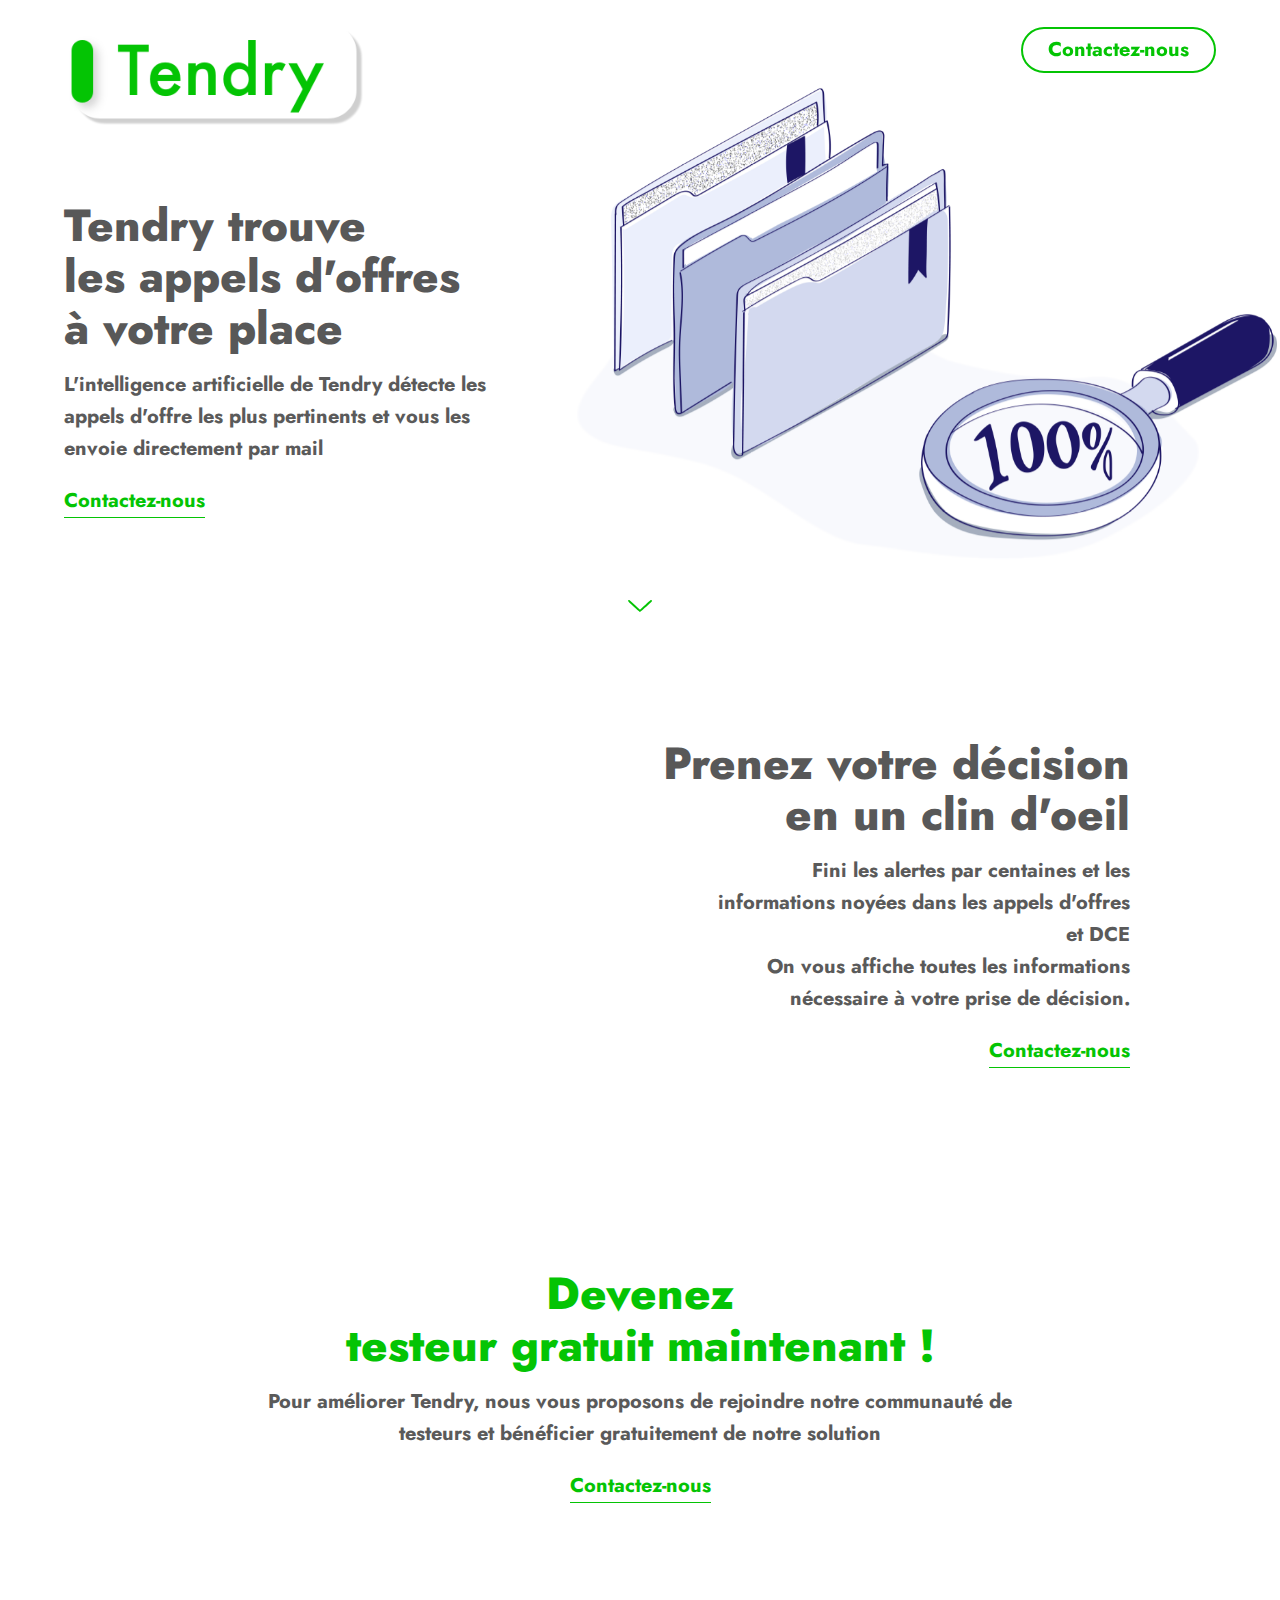
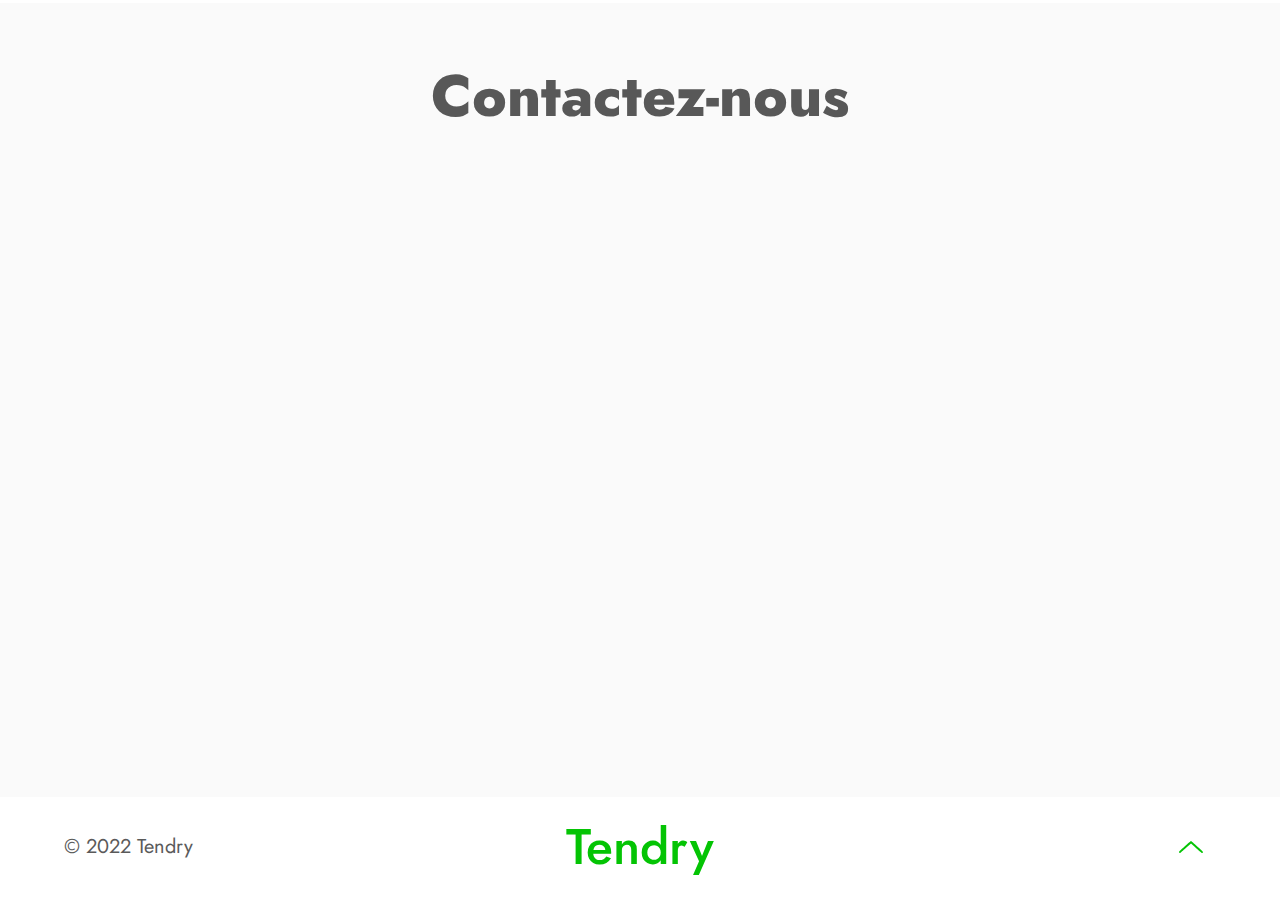
==== index.html @ 40707a55 "Update index.html" ====
<!DOCTYPE html>
<html lang="fr">
<head>
  <title>Tendry</title>
  <meta charset="utf-8">
  <meta name="viewport" content="width=device-width, initial-scale=1">
  <meta http-equiv="X-UA-Compatible" content="IE=edge">
  <link rel="stylesheet" href="assets/css/main.css">
  <link rel="icon" type="img/png" href="assets\img\icon.png">
</head>
<body>

	<!-- SECTION: Splashscreen -->
	<div class="splashscreen">
		<div class="preloader">
			<span class="preloader__text">Chargement...</span>
		</div>
	</div>
	<!-- END SECTION: Splashscreen -->
	<!-- SECTION: Navigation -->
	<div id="top" class="navigation">
		<div class="navigation__wrapper wrapper--large">
			<a href="#top"><img class="navigation__logo" src="assets/img/logo-green.png" width="300px" style="margin-top: 60px;"></a>
			<a class="navigation__cta button" href="#contact">Contactez-nous</a>
		</div>
	</div>
	<!-- END SECTION: Navigation -->
	<main role="main">
		<!-- SECTION: App Design -->
		<section class="app-design">
			<div class="app-design__wrapper wrapper--large">
				<div class="app-design__content blurb">
					<h2 class="blurb__heading">Tendry trouve <br> les appels d'offres  <br> à votre place</h2>
					<p class="blurb__copy blurb__copy--tight">L'intelligence artificielle de Tendry détecte les appels d'offre les plus pertinents et vous les envoie directement par mail</p>
					<a class="transform-link" href="#contact">Contactez-nous</a>
				</div>
				<svg class="introduction__arrow" xmlns="http://www.w3.org/2000/svg" style="top: 400px;" xmlns:xlink="http://www.w3.org/1999/xlink" version="1.1" id="Layer_1" x="0" y="0" viewBox="0 0 130 65" xml:space="preserve" enable-background="new 0 0 130 65"><g transform="translate(0.000000,65.000000) scale(0.100000,-0.100000)"><path d="M22.2 634c-50-35-40-47 293-349 174-157 323-285 333-285 24 0 635 552 647 585 8 23 6 30-14 46 -13 10-31 19-40 19s-57-37-107-83c-50-45-179-162-287-260l-197-179 -147 134c-319 289-433 388-446 388C50.2 650 34.2 643 22.2 634z"/></g></svg>
			</div>
			<figure class="app-design__visual"></figure>
		</section>
		<!-- END SECTION: App Design -->
		<!-- SECTION: Web Design -->
		<section class="web-design">
			<div class="web-design__wrapper wrapper--small">
				<div class="web-design__content blurb" align="right">
					<h2 class="blurb__heading">Prenez votre décision<br> en un clin d'oeil</h2>
					<p class="blurb__copy blurb__copy--tight">Fini les alertes par centaines et les informations noyées dans les appels d'offres et DCE <br> On vous affiche toutes les informations nécessaire à votre prise de décision.</p>
					<a class="transform-link" href="#contact">Contactez-nous</a>
				</div>
			</div>
			<figure class="web-design__visual"></figure>
		</section>
		<!-- END SECTION: Web Design -->
		<!-- SECTION: App Design -->
  		<section class="app-design" style="padding-top: 150px;padding-bottom: 100px;"> 
			<div class="app-design__wrapper wrapper--large">
				<div class="app-design__content blurb" align="center">
					<h2 class="blurb__heading" style="color: #04C404">Devenez<br> testeur gratuit maintenant !</h2>
					<p class="blurb__copy blurb__copy--tight" style="max-width: 800px;">Pour améliorer Tendry, nous vous proposons de rejoindre notre communauté de testeurs et bénéficier gratuitement de notre solution</p>
					<a class="transform-link" href="#contact">Contactez-nous</a>
				</div>
			</div>
		</section>
		<!-- END SECTION: App Design -->
		<!-- SECTION: Contact -->
		<section id="contact" class="contact">
			<h2 class="contact__heading title">Contactez-nous</h2>
			<div class="contact__wrapper wrapper--large">
				<div class="contact__visual">
					<img src="assets/img/contact.png">
				</div>
				<!-- Simple form setup: formspree.io -->
					<form class="contact__form" action="https://formsubmit.co/team@tendry.co" method="POST">
						<input class="contact__form-el contact__form-el--name" type="text" name="name" placeholder="Nom" required>
						<input class="contact__form-el contact__form-el--email" type="email" name="email" placeholder="Email" required>
						<input class="contact__form-el contact__form-el--name" type="text" placeholder="Entreprise" required>
						<textarea class="contact__form-el contact__form-el--message" placeholder="Votre Message"></textarea>
						<input class="contact__form-el contact__form-el--submit" type="submit" value="Envoyer">
				   </form>
				
			</div>
		</section>
		<!-- END SECTION: Contact -->
	</main>
	<!-- SECTION: Footer -->
	<footer class="footer">
		<div class="footer__wrapper wrapper--large">
			<p class="footer__copyright no-margin">&copy; 2022 Tendry</p>
			<a class="footer__logo logo" href="#0">Tendry</a>
			<a class="footer__arrow" href="#top">
				<svg class="footer__arrow-el" xmlns="http://www.w3.org/2000/svg" xmlns:xlink="http://www.w3.org/1999/xlink" version="1.1" id="Layer_1" x="0" y="0" viewBox="0 0 130 65" xml:space="preserve" enable-background="new 0 0 130 65"><g transform="translate(0.000000,65.000000) scale(0.100000,-0.100000)"><path d="M315.4 365c-336-305-345-315-290-351 18-12 32-14 45-8 10 5 145 123 300 262l281 253 196-178c108-98 237-215 287-260 50-46 98-83 107-83s27 9 40 19c20 16 22 23 14 46 -12 33-623 585-647 585C638.4 650 489.4 522 315.4 365z"/></g></svg>
			</a>
		</div>
	</footer>
	<!-- END SECTION: Footer -->

	<script src="https://ajax.googleapis.com/ajax/libs/jquery/2.2.4/jquery.min.js"></script>
	<!-- jQuery local fallback -->
	<script>window.jQuery || document.write('<script src="assets/js/vendor/jquery-2.2.4.min.js"><\/script>')</script>
	<script src="assets/js/functions-min.js"></script>
	<!-- Google Analytics: change UA-XXXXX-X to be your site's ID and uncomment -->
	<!--
	<script>
	(function(b, o, i, l, e, r) {
		b.GoogleAnalyticsObject = l;
		b[l] || (b[l] =
			function() {
				(b[l].q = b[l].q || []).push(arguments)
			});
		b[l].l = +new Date;
		e = o.createElement(i);
		r = o.getElementsByTagName(i)[0];
		e.src = '//www.google-analytics.com/analytics.js';
		r.parentNode.insertBefore(e, r)
	}(window, document, 'script', 'ga'));
	ga('create', 'UA-XXXXX-X', 'auto');
	ga('send', 'pageview');
	</script>
	-->	
</body>
</html>
---- assets/css/main.css ----
/*! normalize.css v3.0.2 | MIT License | git.io/normalize */
@import url('https://fonts.googleapis.com/css2?family=Jost:ital,wght@0,100;0,200;0,300;0,400;0,500;0,600;0,700;0,800;1,100;1,200;1,300;1,400;1,500&display=swap');
html {
  font-family: sans-serif;
  -ms-text-size-adjust: 100%;
  -webkit-text-size-adjust: 100%;
}
body {
  margin: 0;
}
article,
aside,
details,
figcaption,
figure,
footer,
header,
hgroup,
main,
menu,
nav,
section,
summary {
  display: block;
}
audio,
canvas,
progress,
video {
  display: inline-block;
  vertical-align: baseline;
}
audio:not([controls]) {
  display: none;
  height: 0;
}
[hidden],
template {
  display: none;
}
a {
  background-color: transparent;
}
a:active,
a:hover {
  outline: 0;
}
abbr[title] {
  border-bottom: 1px dotted;
}
b,
strong {
  font-weight: bold;
}
dfn {
  font-style: italic;
}
h1 {
  font-size: 2em;
  margin: 0.67em 0;
}
mark {
  background: #ff0;
  color: #000;
}
small {
  font-size: 80%;
}
sub,
sup {
  font-size: 75%;
  line-height: 0;
  position: relative;
  vertical-align: baseline;
}
sup {
  top: -0.5em;
}
sub {
  bottom: -0.25em;
}
img {
  border: 0;
}
svg:not(:root) {
  overflow: hidden;
}
figure {
  margin: 1em 40px;
}
hr {
  box-sizing: content-box;
  height: 0;
}
pre {
  overflow: auto;
}
code,
kbd,
pre,
samp {
  font-family: monospace, monospace;
  font-size: 1em;
}
button,
input,
optgroup,
select,
textarea {
  color: inherit;
  font: inherit;
  margin: 0;
}
button {
  overflow: visible;
}
button,
select {
  text-transform: none;
}
button,
html input[type="button"],
input[type="reset"],
input[type="submit"] {
  -webkit-appearance: button;
  cursor: pointer;
}
button[disabled],
html input[disabled] {
  cursor: default;
}
button::-moz-focus-inner,
input::-moz-focus-inner {
  border: 0;
  padding: 0;
}
input {
  line-height: normal;
}
input[type="checkbox"],
input[type="radio"] {
  box-sizing: border-box;
  padding: 0;
}
input[type="number"]::-webkit-inner-spin-button,
input[type="number"]::-webkit-outer-spin-button {
  height: auto;
}
input[type="search"] {
  -webkit-appearance: textfield;
  box-sizing: content-box;
}
input[type="search"]::-webkit-search-cancel-button,
input[type="search"]::-webkit-search-decoration {
  -webkit-appearance: none;
}
fieldset {
  border: 1px solid #c0c0c0;
  margin: 0 2px;
  padding: 0.35em 0.625em 0.75em;
}
legend {
  border: 0;
  padding: 0;
}
textarea {
  overflow: auto;
}
optgroup {
  font-weight: bold;
}
table {
  border-collapse: collapse;
  border-spacing: 0;
}
td,
th {
  padding: 0;
}
body {
  background-color: #fff;
  font-size: 20px;
  line-height: 1.6;
  font-family: "Jost", sans-serif;
  color: #5A5A5A;
  -webkit-font-smoothing: antialiased;
  -webkit-text-size-adjust: 100%;
  overflow-x: hidden;
}
.gigantic,
.huge,
.large,
.bigger,
.big,
h1,
h2,
h3,
h4,
h5,
h6 {
  color: #222;
  font-weight: bold;
}
.gigantic {
  font-size: 110px;
  line-height: 1.09;
  letter-spacing: -2px;
}
.huge,
h1 {
  font-size: 68px;
  line-height: 1.05;
  letter-spacing: -1px;
}
.large,
h2 {
  font-size: 42px;
  line-height: 1.14;
}
.bigger,
h3 {
  font-size: 26px;
  line-height: 1.38;
}
.big,
h4 {
  font-size: 22px;
  line-height: 1.38;
}
.small,
small {
  font-size: 10px;
  line-height: 1.2;
}
p {
  margin: 0 0 20px 0;
}
em {
  font-style: italic;
}
strong {
  font-weight: bold;
}
hr {
  border: solid #ddd;
  border-width: 1px 0 0;
  clear: both;
  margin: 10px 0 30px;
  height: 0;
}
::-moz-selection {
  background: #fff498;
}
::selection {
  background: #fff498;
}
img::-moz-selection {
  background: transparent;
}
img::selection {
  background: transparent;
}
body {
  -webkit-tap-highlight-color: #fff498;
}
.no-margin {
  margin: 0;
}
.no-padding {
  padding: 0;
}
a {
  display: inline-block;
  color: #04C404;
  text-decoration: none;
}
ul,
ol {
  margin: 0;
  padding: 0;
  list-style: none;
}
input,
textarea {
  outline: none;
}
.bold {
  font-weight: 700;
}
.italic {
  font-style: italic;
}
.wrapper,
.wrapper--small,
.wrapper--large {
  position: relative;
  max-width: 90%;
  height: 100%;
  margin: 0 auto;
}
.wrapper--small {
  width: 980px;
}
.wrapper--large {
  width: 1170px;
}
.splashscreen {
  position: fixed;
  top: 0;
  left: 0;
  display: -webkit-box;
  display: -webkit-flex;
  display: -ms-flexbox;
  display: flex;
  width: 100%;
  height: 100%;
  -webkit-box-align: center;
  -webkit-align-items: center;
  -ms-flex-align: center;
  align-items: center;
  -webkit-box-pack: center;
  -webkit-justify-content: center;
  -ms-flex-pack: center;
  justify-content: center;
  background-color: #fff;
  z-index: 100;
  -webkit-transition: opacity 0.4s 0.4s;
  transition: opacity 0.4s 0.4s;
}
.splashscreen--is-hidden {
  opacity: 0;
}
.splashscreen--is-hidden .preloader {
  opacity: 0;
}
.preloader {
  position: relative;
  width: 200px;
  height: 150px;
  -webkit-transition: opacity 0.4s;
  transition: opacity 0.4s;
}
.preloader::before {
  content: "";
  position: absolute;
  top: 0;
  left: 0;
  right: 45px;
  bottom: 0;
  border: 10px solid #04C404;
  -webkit-animation: fadeInOut 1.6s linear infinite;
  animation: fadeInOut 1.6s linear infinite;
}
.preloader__text {
  position: absolute;
  top: 50%;
  right: 0;
  -webkit-transform: translateY(-50%);
  transform: translateY(-50%);
  padding: 10px 0;
  color: #585858;
  font-size: 32px;
  font-weight: 800;
  background-color: #fff;
}
.logo {
  color: #04C404;
  font-size: 50px;
  font-weight: 500;
}
.transform-link {
  font-weight: 700;
}
.transform-link::after {
  content: "";
  display: block;
  width: 100%;
  height: 1px;
  background-color: #04C404;
  -webkit-transition: -webkit-transform 0.2s ease-out;
  transition: -webkit-transform 0.2s ease-out;
  transition: transform 0.2s ease-out;
  transition: transform 0.2s ease-out, -webkit-transform 0.2s ease-out;
}
.transform-link:hover::after {
  -webkit-transform: translateY(3px) scaleY(3);
  transform: translateY(3px) scaleY(3);
}
.button,
button,
input[type="submit"],
input[type="reset"],
input[type="button"] {
  display: inline-block;
  padding: 5px 25px;
  color: #04C404;
  font-weight: 700;
  text-decoration: none;
  background-color: transparent;
  border-radius: 25px;
  border: 2px solid #04C404;
  cursor: pointer;
  -webkit-transition: 0.2s all ease-in-out;
  transition: 0.2s all ease-in-out;
}
.button:hover,
.button:active,
.button:focus,
button:hover,
button:active,
button:focus,
input[type="submit"]:hover,
input[type="submit"]:active,
input[type="submit"]:focus,
input[type="reset"]:hover,
input[type="reset"]:active,
input[type="reset"]:focus,
input[type="button"]:hover,
input[type="button"]:active,
input[type="button"]:focus {
  color: #6882f6;
  border-color: #6882f6;
}
.blurb--framed {
  padding: 15px 0;
  background-color: #fafafa;
}
.blurb__heading {
  margin: 0 0 15px 0;
  color: #585858;
  font-size: 45px;
  font-weight: 800;
}
.blurb__copy {
  font-weight: 700;
}
.blurb__copy--tight {
  max-width: 430px;
}
.title {
  margin: 0 0 45px 0;
  color: #585858;
  font-size: 58px;
  font-weight: 800;
  text-align: center;
}
@-webkit-keyframes fadeInOut {
  0% {
    opacity: 1;
  }
  50% {
    opacity: 0.5;
  }
  100% {
    opacity: 1;
  }
}
@keyframes fadeInOut {
  0% {
    opacity: 1;
  }
  50% {
    opacity: 0.5;
  }
  100% {
    opacity: 1;
  }
}
@-webkit-keyframes scrollDown {
  0% {
    -webkit-transform: translate(-12px, 0px);
    transform: translate(-12px, 0px);
    opacity: 0;
  }
  75% {
    -webkit-transform: translate(-12px, 45px);
    transform: translate(-12px, 45px);
    opacity: 1;
  }
  100% {
    -webkit-transform: translate(-12px, 45px);
    transform: translate(-12px, 45px);
    opacity: 0;
  }
}
@keyframes scrollDown {
  0% {
    -webkit-transform: translate(-12px, 0px);
    transform: translate(-12px, 0px);
    opacity: 0;
  }
  75% {
    -webkit-transform: translate(-12px, 45px);
    transform: translate(-12px, 45px);
    opacity: 1;
  }
  100% {
    -webkit-transform: translate(-12px, 45px);
    transform: translate(-12px, 45px);
    opacity: 0;
  }
}
@-webkit-keyframes scaleUp {
  0% {
    -webkit-transform: scale(0.95);
    transform: scale(0.95);
  }
  100% {
    -webkit-transform: scale(1);
    transform: scale(1);
  }
}
@keyframes scaleUp {
  0% {
    -webkit-transform: scale(0.95);
    transform: scale(0.95);
  }
  100% {
    -webkit-transform: scale(1);
    transform: scale(1);
  }
}
.navigation {
  position: absolute;
  width: 100%;
  height: 100px;
  z-index: 10;
}
.navigation__wrapper {
  display: -webkit-box;
  display: -webkit-flex;
  display: -ms-flexbox;
  display: flex;
  -webkit-box-align: center;
  -webkit-align-items: center;
  -ms-flex-align: center;
  align-items: center;
  -webkit-box-pack: justify;
  -webkit-justify-content: space-;
  -ms-flex-pack: justify;
  justify-content: space-between;
}
.navigation__container {
  position: absolute;
  top: 50%;
  left: 50%;
  -webkit-transform: translate(-50%, -50%);
  transform: translate(-50%, -50%);
  width: 45%;
}
.navigation__list {
  display: -webkit-box;
  display: -webkit-flex;
  display: -ms-flexbox;
  display: flex;
  -webkit-box-pack: justify;
  -webkit-justify-content: space-between;
  -ms-flex-pack: justify;
  justify-content: space-between;
}
.navigation__list > li a {
  color: #9e9e9e;
  -webkit-transition: color 0.2s ease-in-out;
  transition: color 0.2s ease-in-out;
}
.navigation__list > li a:hover {
  color: #787878;
}
.navigation__burger {
  display: none;
}
@media (max-width: 991px) {
  .navigation__cta {
    display: none;
  }
  .navigation__container {
    position: fixed;
    top: 0;
    left: 0;
    -webkit-transform: translate(0, 0);
    transform: translate(0, 0);
    display: -webkit-box;
    display: -webkit-flex;
    display: -ms-flexbox;
    display: flex;
    width: 100%;
    height: 100%;
    -webkit-box-align: center;
    -webkit-align-items: center;
    -ms-flex-align: center;
    align-items: center;
    -webkit-box-pack: center;
    -webkit-justify-content: center;
    -ms-flex-pack: center;
    justify-content: center;
    background-color: #fff;
    opacity: 0;
    visibility: hidden;
    -webkit-transition: visibility 0s 0.4s, opacity 0.4s;
    transition: visibility 0s 0.4s, opacity 0.4s;
  }
  .navigation__container--is-open {
    opacity: 1;
    visibility: visible;
    -webkit-transition: visibility 0s, opacity 0.4s;
    transition: visibility 0s, opacity 0.4s;
  }
  .navigation__container--is-open .navigation__list > li:nth-child(1) a {
    -webkit-transition: color 0.2s ease-in-out, -webkit-transform 0.2s 0.4s;
    transition: color 0.2s ease-in-out, -webkit-transform 0.2s 0.4s;
    transition: transform 0.2s 0.4s, color 0.2s ease-in-out;
    transition: transform 0.2s 0.4s, color 0.2s ease-in-out,
      -webkit-transform 0.2s 0.4s;
  }
  .navigation__container--is-open .navigation__list > li:nth-child(2) a {
    -webkit-transition: color 0.2s ease-in-out, -webkit-transform 0.2s 0.6s;
    transition: color 0.2s ease-in-out, -webkit-transform 0.2s 0.6s;
    transition: transform 0.2s 0.6s, color 0.2s ease-in-out;
    transition: transform 0.2s 0.6s, color 0.2s ease-in-out,
      -webkit-transform 0.2s 0.6s;
  }
  .navigation__container--is-open .navigation__list > li:nth-child(3) a {
    -webkit-transition: color 0.2s ease-in-out, -webkit-transform 0.2s 0.8s;
    transition: color 0.2s ease-in-out, -webkit-transform 0.2s 0.8s;
    transition: transform 0.2s 0.8s, color 0.2s ease-in-out;
    transition: transform 0.2s 0.8s, color 0.2s ease-in-out,
      -webkit-transform 0.2s 0.8s;
  }
  .navigation__container--is-open .navigation__list > li:nth-child(4) a {
    -webkit-transition: color 0.2s ease-in-out, -webkit-transform 0.2s 1s;
    transition: color 0.2s ease-in-out, -webkit-transform 0.2s 1s;
    transition: transform 0.2s 1s, color 0.2s ease-in-out;
    transition: transform 0.2s 1s, color 0.2s ease-in-out,
      -webkit-transform 0.2s 1s;
  }
  .navigation__container--is-open .navigation__list > li a {
    -webkit-transform: translateY(0);
    transform: translateY(0);
  }
  .navigation__container--is-open .navigation__list > li a:hover {
    color: #c4c4c4;
  }
  .navigation__list {
    height: 250px;
    -webkit-box-orient: vertical;
    -webkit-box-direction: normal;
    -webkit-flex-direction: column;
    -ms-flex-direction: column;
    flex-direction: column;
    -webkit-box-align: center;
    -webkit-align-items: center;
    -ms-flex-align: center;
    -ms-grid-row-align: center;
    align-items: center;
  }
  .navigation__list > li {
    overflow: hidden;
  }
  .navigation__list > li a {
    -webkit-transform: translateY(100%);
    transform: translateY(100%);
    color: #585858;
    font-weight: 700;
    -webkit-transition: -webkit-transform 0s 0.4s;
    transition: -webkit-transform 0s 0.4s;
    transition: transform 0s 0.4s;
    transition: transform 0s 0.4s, -webkit-transform 0s 0.4s;
  }
  .navigation__burger {
    position: relative;
    display: -webkit-box;
    display: -webkit-flex;
    display: -ms-flexbox;
    display: flex;
    width: 35px;
    height: 27px;
    -webkit-box-orient: vertical;
    -webkit-box-direction: normal;
    -webkit-flex-direction: column;
    -ms-flex-direction: column;
    flex-direction: column;
    -webkit-box-pack: justify;
    -webkit-justify-content: space-between;
    -ms-flex-pack: justify;
    justify-content: space-between;
    cursor: pointer;
  }
  .navigation__burger--is-open .navigation__burger-el {
    -webkit-transition: opacity 0.2s, -webkit-transform 0.4s;
    transition: opacity 0.2s, -webkit-transform 0.4s;
    transition: transform 0.4s, opacity 0.2s;
    transition: transform 0.4s, opacity 0.2s, -webkit-transform 0.4s;
  }
  .navigation__burger--is-open .navigation__burger-el--top {
    -webkit-transform: rotate(45deg);
    transform: rotate(45deg);
  }
  .navigation__burger--is-open .navigation__burger-el--bottom {
    -webkit-transform: rotate(-45deg);
    transform: rotate(-45deg);
  }
  .navigation__burger--is-open .navigation__burger-el--middle {
    opacity: 0;
  }
  .navigation__burger-el {
    display: block;
    width: 100%;
    height: 3px;
    background-color: #585858;
    -webkit-transition: opacity 0.2s 0.2s, -webkit-transform 0.4s;
    transition: opacity 0.2s 0.2s, -webkit-transform 0.4s;
    transition: transform 0.4s, opacity 0.2s 0.2s;
    transition: transform 0.4s, opacity 0.2s 0.2s, -webkit-transform 0.4s;
  }
  .navigation__burger-el--top {
    -webkit-transform-origin: left top;
    transform-origin: left top;
  }
  .navigation__burger-el--bottom {
    -webkit-transform-origin: left bottom;
    transform-origin: left bottom;
  }
}
.scroll-lock {
  position: fixed;
  width: 100%;
  height: 100%;
  overflow: hidden;
}
.introduction {
  position: relative;
  display: -webkit-box;
  display: -webkit-flex;
  display: -ms-flexbox;
  display: flex;
  width: 100%;
  height: 100vh;
  -webkit-box-align: center;
  -webkit-align-items: center;
  -ms-flex-align: center;
  align-items: center;
  -webkit-box-pack: center;
  -webkit-justify-content: center;
  -ms-flex-pack: center;
  justify-content: center;
}
.introduction::before {
  content: "JM";
  position: absolute;
  top: 50%;
  left: 50%;
  -webkit-transform: translate(-50%, -50%);
  transform: translate(-50%, -50%);
  font-size: 40vw;
  font-weight: 800;
  opacity: 0.05;
}
.introduction__content {
  color: #9e9e9e;
  font-size: 16px;
  font-weight: 800;
}
.introduction__content-el {
  display: block;
}
.introduction__content-el--name {
  -webkit-transform: translateX(-30px);
  transform: translateX(-30px);
  opacity: 0;
}
.introduction__content-el--description {
  -webkit-transform: matrix(1.0110731102, 0, 0, 1.0110731102, 0, 0);
  transform: matrix(1.0110731102, 0, 0, 1.0110731102, 0, 0);
  margin: 10px 0;
  color: #fff;
  font-size: 16vw;
  text-align: center;
  text-shadow: 10px 18px 35px rgba(88, 88, 88, 0.23);
}
.introduction__content-el--job {
  -webkit-transform: translateX(30px);
  transform: translateX(30px);
  text-align: right;
  opacity: 0;
}
.introduction__arrow {
  position: absolute;
  bottom: 10%;
  left: 50%;
  -webkit-transform: translate(-12px, 0px);
  transform: translate(-12px, 0px);
  width: 24px;
  fill: #04C404;
  -webkit-animation: scrollDown 1.6s infinite;
  animation: scrollDown 1.6s infinite;
}
@media (min-width: 1440px) {
  .introduction::before {
    font-size: 576px;
  }
  .introduction__content-el--description {
    font-size: 230px;
  }
}
@media (max-height: 540px) {
  .introduction__arrow {
    -webkit-animation: none;
    animation: none;
  }
}
.about {
  position: relative;
  width: 100%;
  height: 625px;
  background-color: #fafafa;
}
.about__wrapper {
  display: -webkit-box;
  display: -webkit-flex;
  display: -ms-flexbox;
  display: flex;
  -webkit-box-align: center;
  -webkit-align-items: center;
  -ms-flex-align: center;
  align-items: center;
  -webkit-box-pack: end;
  -webkit-justify-content: flex-end;
  -ms-flex-pack: end;
  justify-content: flex-end;
}
.about__wrapper::before {
  content: "";
  position: absolute;
  top: 45px;
  left: 0;
  right: 120px;
  bottom: 45px;
  border: 10px solid #04C404;
}
.about__visual {
  position: absolute;
  left: 45px;
  bottom: 0;
  z-index: 2;
}
.about__content {
  position: relative;
  z-index: 1;
}
.about__content-signature {
  position: absolute;
  bottom: -175px;
  left: 0;
  font-size: 30px;
  font-family: "Allura", cursive;
}
@media (max-width: 991px) {
  .about {
    padding: 60px 0;
  }
  .about__wrapper {
    -webkit-box-align: start;
    -webkit-align-items: flex-start;
    -ms-flex-align: start;
    -ms-grid-row-align: flex-start;
    align-items: flex-start;
    -webkit-box-pack: center;
    -webkit-justify-content: center;
    -ms-flex-pack: center;
    justify-content: center;
  }
  .about__wrapper::before {
    right: 0;
    bottom: 0;
  }
  .about__visual {
    bottom: -60px;
    left: 50%;
    -webkit-transform: translateX(-50%);
    transform: translateX(-50%);
  }
  .about__content {
    text-align: center;
  }
  .about__content-blurb {
    padding: 0 15px;
  }
  .about__content-blurb h2 {
    font-size: 40px;
  }
  .about__content-blurb p {
    margin-bottom: 10px;
  }
  .about__content-signature {
    position: static;
    font-size: 24px;
  }
}
@media (max-width: 767px) {
  .about {
    height: 540px;
  }
  .about__visual {
    width: 335px;
  }
  .about__content-blurb h2 {
    font-size: 32px;
  }
}
@media (max-width: 480px) {
  .about {
    height: 480px;
  }
  .about__wrapper::before {
    display: none;
  }
  .about__visual {
    width: 290px;
    max-width: 100%;
  }
}
.app-design {
  position: relative;
  width: 100%;
  padding-top: 200px;
  padding-bottom: 170px;
  overflow: hidden;
}
.app-design__visual {
  position: absolute;
  top: -10px;
  left: 45%;
  width: 700px;
  height: 659px;
  margin: 0;
  background-image: url("../img/app-design-visual.png");
  background-position: center;
  background-size: 100%;
  background-repeat: no-repeat;
}
@media (max-width: 991px) {
  .app-design__content h2 {
    font-size: 48px;
  }
  .app-design__visual {
    width: 922px;
    height: 586px;
  }
}
@media (max-width: 767px) {
  .app-design {
    height: 400px;
    padding-top: 160px;
    padding-bottom: 60px;
  }
  .app-design__content {
    text-align: center;
  }
  .app-design__content h2 {
    font-size: 32px;
  }
  .app-design__content h2 br {
    display: none;
  }
  .app-design__content p {
    margin: 0 auto 20px auto;
  }
  .app-design__visual {
    top: auto;
    left: 50%;
    bottom: -175px;
    -webkit-transform: translateX(-50%);
    transform: translateX(-50%);
    width: 679px;
    height: 439px;
  }
}
@media (max-width: 480px) {
  .app-design__visual {
    bottom: -100px;
    width: 576px;
    height: 366px;
  }
}
.web-design {
  position: relative;
  width: 100%;
  padding: 50px 0;
  background-color: #ffffff;
  overflow: hidden;
}
.web-design__wrapper {
  display: -webkit-box;
  display: -webkit-flex;
  display: -ms-flexbox;
  display: flex;
  -webkit-box-pack: end;
  -webkit-justify-content: flex-end;
  -ms-flex-pack: end;
  justify-content: flex-end;
}
.web-design__visual {
  position: absolute;
  top: 50%;
  right: 52%;
  -webkit-transform: translateY(-45%);
  transform: translateY(-45%);
  width: 600px;
  height: 581px;
  margin: 0;
  background-image: url("../img/web-design-visual.png");
  background-position: center;
  background-size: 100%;
  background-repeat: no-repeat;
}
@media (max-width: 991px) {
  .web-design__content h2 {
    font-size: 48px;
  }
  .web-design__visual {
    right: 45%;
    width: 741px;
    height: 520px;
  }
}
@media (max-width: 767px) {
  .web-design {
    height: 525px;
    padding: 60px 0;
  }
  .web-design__wrapper {
    -webkit-box-pack: center;
    -webkit-justify-content: center;
    -ms-flex-pack: center;
    justify-content: center;
  }
  .web-design__content {
    text-align: center;
  }
  .web-design__content h2 {
    font-size: 32px;
  }
  .web-design__content h2 br {
    display: none;
  }
  .web-design__visual {
    top: auto;
    right: auto;
    left: 50%;
    bottom: 0;
    -webkit-transform: translateX(-50%);
    transform: translateX(-50%);
    width: 523px;
    height: 376px;
  }
}
@media (max-width: 480px) {
  .web-design {
    height: 425px;
  }
  .web-design__visual {
    width: 392px;
    height: 275px;
  }
}
.work {
  position: relative;
  width: 100%;
  padding: 120px 0 60px 0;
  background-color: #fafafa;
}
.work__list {
  position: relative;
  padding: 60px 0;
}
.work__list::before {
  content: "";
  position: absolute;
  top: 0;
  left: 175px;
  right: 125px;
  bottom: 0;
  border: 10px solid #04C404;
}
.work__list-el {
  display: none;
}
.work__list-el--is-active {
  display: -webkit-box;
  display: -webkit-flex;
  display: -ms-flexbox;
  display: flex;
  -webkit-box-align: center;
  -webkit-align-items: center;
  -ms-flex-align: center;
  align-items: center;
  -webkit-box-pack: justify;
  -webkit-justify-content: space-between;
  -ms-flex-pack: justify;
  justify-content: space-between;
}
.work__list-el--is-active .work__content-blurb h3,
.work__list-el--is-active .work__content-blurb p {
  -webkit-animation: scaleUp 0.6s;
  animation: scaleUp 0.6s;
}
.work__list-el--is-active .work__visual {
  -webkit-animation: scaleUp 0.6s;
  animation: scaleUp 0.6s;
}
.work__content {
  position: relative;
  width: 42.5%;
  z-index: 1;
}
.work__content-blurb h3 {
  font-size: 54px;
}
.work__content-blurb p {
  max-width: 350px;
}
.work__visual {
  position: relative;
  width: 52.5%;
  box-shadow: 5px 8px 30px 1px rgba(0, 0, 0, 0.21);
  z-index: 2;
}
.work__visual img {
  display: block;
  width: 100%;
}
.work__navigation {
  display: -webkit-box;
  display: -webkit-flex;
  display: -ms-flexbox;
  display: flex;
  width: 100px;
  -webkit-box-pack: justify;
  -webkit-justify-content: space-between;
  -ms-flex-pack: justify;
  justify-content: space-between;
  margin: 45px auto 0 auto;
}
.work__navigation-el {
  display: block;
  width: 12px;
  height: 12px;
  background-color: #e0e0e0;
  border-radius: 50%;
  cursor: pointer;
}
.work__navigation-el--is-active {
  background-color: transparent;
  box-shadow: 0 0 0 2px #585858;
}
@media (max-width: 991px) {
  .work {
    padding: 90px 0 60px 0;
  }
  .work__heading {
    font-size: 48px;
  }
  .work__list {
    padding: 0;
  }
  .work__list::before {
    top: 45px;
    left: 0;
    right: 0;
    bottom: 45px;
  }
  .work__list-el--is-active {
    -webkit-box-orient: vertical;
    -webkit-box-direction: normal;
    -webkit-flex-direction: column;
    -ms-flex-direction: column;
    flex-direction: column;
  }
  .work__content {
    width: auto;
    max-width: 100%;
    margin-bottom: 45px;
    text-align: center;
  }
  .work__content-blurb {
    padding: 0 15px;
  }
  .work__content-blurb h3 {
    font-size: 42px;
  }
  .work__content-blurb p {
    max-width: 300px;
  }
  .work__visual {
    width: 600px;
    max-width: 75%;
  }
}
@media (max-width: 767px) {
  .work__heading {
    font-size: 32px;
  }
  .work__content-blurb h3 {
    font-size: 30px;
  }
}
@media (max-width: 480px) {
  .work__list::before {
    display: none;
  }
  .work__visual {
    max-width: 100%;
  }
}
.blog {
  position: relative;
  padding: 60px 0;
}
.blog__wrapper {
  display: -webkit-box;
  display: -webkit-flex;
  display: -ms-flexbox;
  display: flex;
  -webkit-box-pack: justify;
  -webkit-justify-content: space-between;
  -ms-flex-pack: justify;
  justify-content: space-between;
}
.blog__post {
  width: 33.33%;
  margin-right: 30px;
}
.blog__post:last-child {
  margin-right: 0;
}
.blog__post-thumbnail {
  width: 100%;
  box-shadow: 5px 8px 30px 1px rgba(0, 0, 0, 0.21);
}
.blog__post-thumbnail img {
  display: block;
  width: 100%;
}
.blog__post-excerpt h3 {
  color: #585858;
  font-size: 24px;
}
.blog__view-more {
  margin-top: 90px;
  text-align: center;
}
.blog__view-more--el {
  padding: 8px 30px;
}
@media (max-width: 991px) {
  .blog__heading {
    font-size: 48px;
  }
  .blog__wrapper {
    -webkit-box-orient: vertical;
    -webkit-box-direction: normal;
    -webkit-flex-direction: column;
    -ms-flex-direction: column;
    flex-direction: column;
    -webkit-box-align: center;
    -webkit-align-items: center;
    -ms-flex-align: center;
    -ms-grid-row-align: center;
    align-items: center;
  }
  .blog__post {
    width: 450px;
    max-width: 100%;
    margin: 0 0 45px 0;
  }
  .blog__post:last-child {
    margin-bottom: 0;
  }
  .blog__post-excerpt {
    text-align: center;
  }
  .blog__post-excerpt h3 {
    margin-bottom: 10px;
  }
}
@media (max-width: 767px) {
  .blog__heading {
    font-size: 32px;
  }
}
.contact {
  position: relative;
  padding: 60px 0;
  background-color: #fafafa;
}
.contact__wrapper {
  display: -webkit-box;
  display: -webkit-flex;
  display: -ms-flexbox;
  display: flex;
  -webkit-box-align: center;
  -webkit-align-items: center;
  -ms-flex-align: center;
  align-items: center;
  -webkit-box-pack: justify;
  -webkit-justify-content: space-between;
  -ms-flex-pack: justify;
  justify-content: space-between;
  padding: 60px 0;
}
.contact__wrapper::before {
  content: "";
  position: absolute;
  top: 0;
  left: 75px;
  right: 75px;
  bottom: 0;
  border: 10px solid #04C404;
}
.contact__visual {
  position: relative;
  width: 50%;
  z-index: 2;
}

.contact__visual img {
  display: block;
  width: 100%;
}
.contact__form {
  position: relative;
  display: -webkit-box;
  display: -webkit-flex;
  display: -ms-flexbox;
  display: flex;
  width: 47.5%;
  -webkit-flex-wrap: wrap;
  -ms-flex-wrap: wrap;
  flex-wrap: wrap;
  -webkit-box-pack: justify;
  -webkit-justify-content: space-between;
  -ms-flex-pack: justify;
  justify-content: space-between;
  padding: 15px 0;
  background-color: #fafafa;
  z-index: 1;
}
.contact__form-el {
  padding: 0 0 0 15px;
  margin: 0 0 15px 0;
  font-size: 16px;
  font-weight: 700;
  background-color: transparent;
  border: 1px solid #9e9e9e;
  border-radius: 3px;
}
.contact__form-el--name,
.contact__form-el--email {
  width: 45%;
  height: 50px;
}
.contact__form-el--message {
  width: 100%;
  height: 150px;
  margin: 20px 0 30px 0;
  padding-top: 15px;
  resize: none;
}
.contact__form input[type="submit"] {
  margin-left: auto;
  padding: 10px 50px;
}
@media (max-width: 991px) {
  .contact__heading {
    font-size: 48px;
  }
  .contact__wrapper {
    -webkit-box-orient: vertical;
    -webkit-box-direction: normal;
    -webkit-flex-direction: column;
    -ms-flex-direction: column;
    flex-direction: column;
    padding: 0;
  }
  .contact__wrapper::before {
    top: 45px;
    left: 0;
    right: 0;
    bottom: 45px;
  }
  .contact__visual {
    width: 600px;
    max-width: 50%;
    -webkit-box-ordinal-group: 3;
    -webkit-order: 2;
    -ms-flex-order: 2;
    order: 2;
  }
  .contact__form {
    width: 600px;
    max-width: 75%;
    margin-bottom: 45px;
    padding: 0 15px;
  }
}
@media (max-width: 767px) {
  .contact__heading {
    font-size: 32px;
  }
  .contact__form-el--name,
  .contact__form-el--email {
    width: 100%;
  }
  .contact__form-el--name {
    margin-bottom: 10px;
  }
  .contact__form-el--message {
    margin: 10px 0 20px 0;
  }
}
@media (max-width: 480px) {
  .contact__wrapper::before {
    display: none;
  }
  .contact__visual {
    max-width: 50%;
  }
  .contact__form {
    max-width: 100%;
    padding: 0;
  }
  .contact__form-el--name,
  .contact__form-el--email {
    height: 40px;
  }
  .contact__form-el--message {
    height: 90px;
  }
}
.footer {
  position: relative;
  width: 100%;
  height: 100px;
}
.footer__wrapper {
  display: -webkit-box;
  display: -webkit-flex;
  display: -ms-flexbox;
  display: flex;
  -webkit-box-align: center;
  -webkit-align-items: center;
  -ms-flex-align: center;
  align-items: center;
  -webkit-box-pack: justify;
  -webkit-justify-content: space-between;
  -ms-flex-pack: justify;
  justify-content: space-between;
}
.footer__logo {
  position: absolute;
  top: 50%;
  left: 50%;
  -webkit-transform: translate(-50%, -50%);
  transform: translate(-50%, -50%);
}
.footer__arrow {
  display: -webkit-box;
  display: -webkit-flex;
  display: -ms-flexbox;
  display: flex;
  width: 50px;
  height: 50px;
  -webkit-box-align: center;
  -webkit-align-items: center;
  -ms-flex-align: center;
  align-items: center;
  -webkit-box-pack: center;
  -webkit-justify-content: center;
  -ms-flex-pack: center;
  justify-content: center;
}
.footer__arrow-el {
  width: 24px;
  fill: #04C404;
}
@media (max-width: 767px) {
  .footer {
    height: 150px;
    padding: 30px 0;
  }
  .footer__wrapper {
    -webkit-box-orient: vertical;
    -webkit-box-direction: normal;
    -webkit-flex-direction: column;
    -ms-flex-direction: column;
    flex-direction: column;
  }
  .footer__copyright {
    -webkit-box-ordinal-group: 4;
    -webkit-order: 3;
    -ms-flex-order: 3;
    order: 3;
  }
  .footer__logo {
    position: static;
    -webkit-transform: translate(0, 0);
    transform: translate(0, 0);
    -webkit-box-ordinal-group: 3;
    -webkit-order: 2;
    -ms-flex-order: 2;
    order: 2;
  }
}
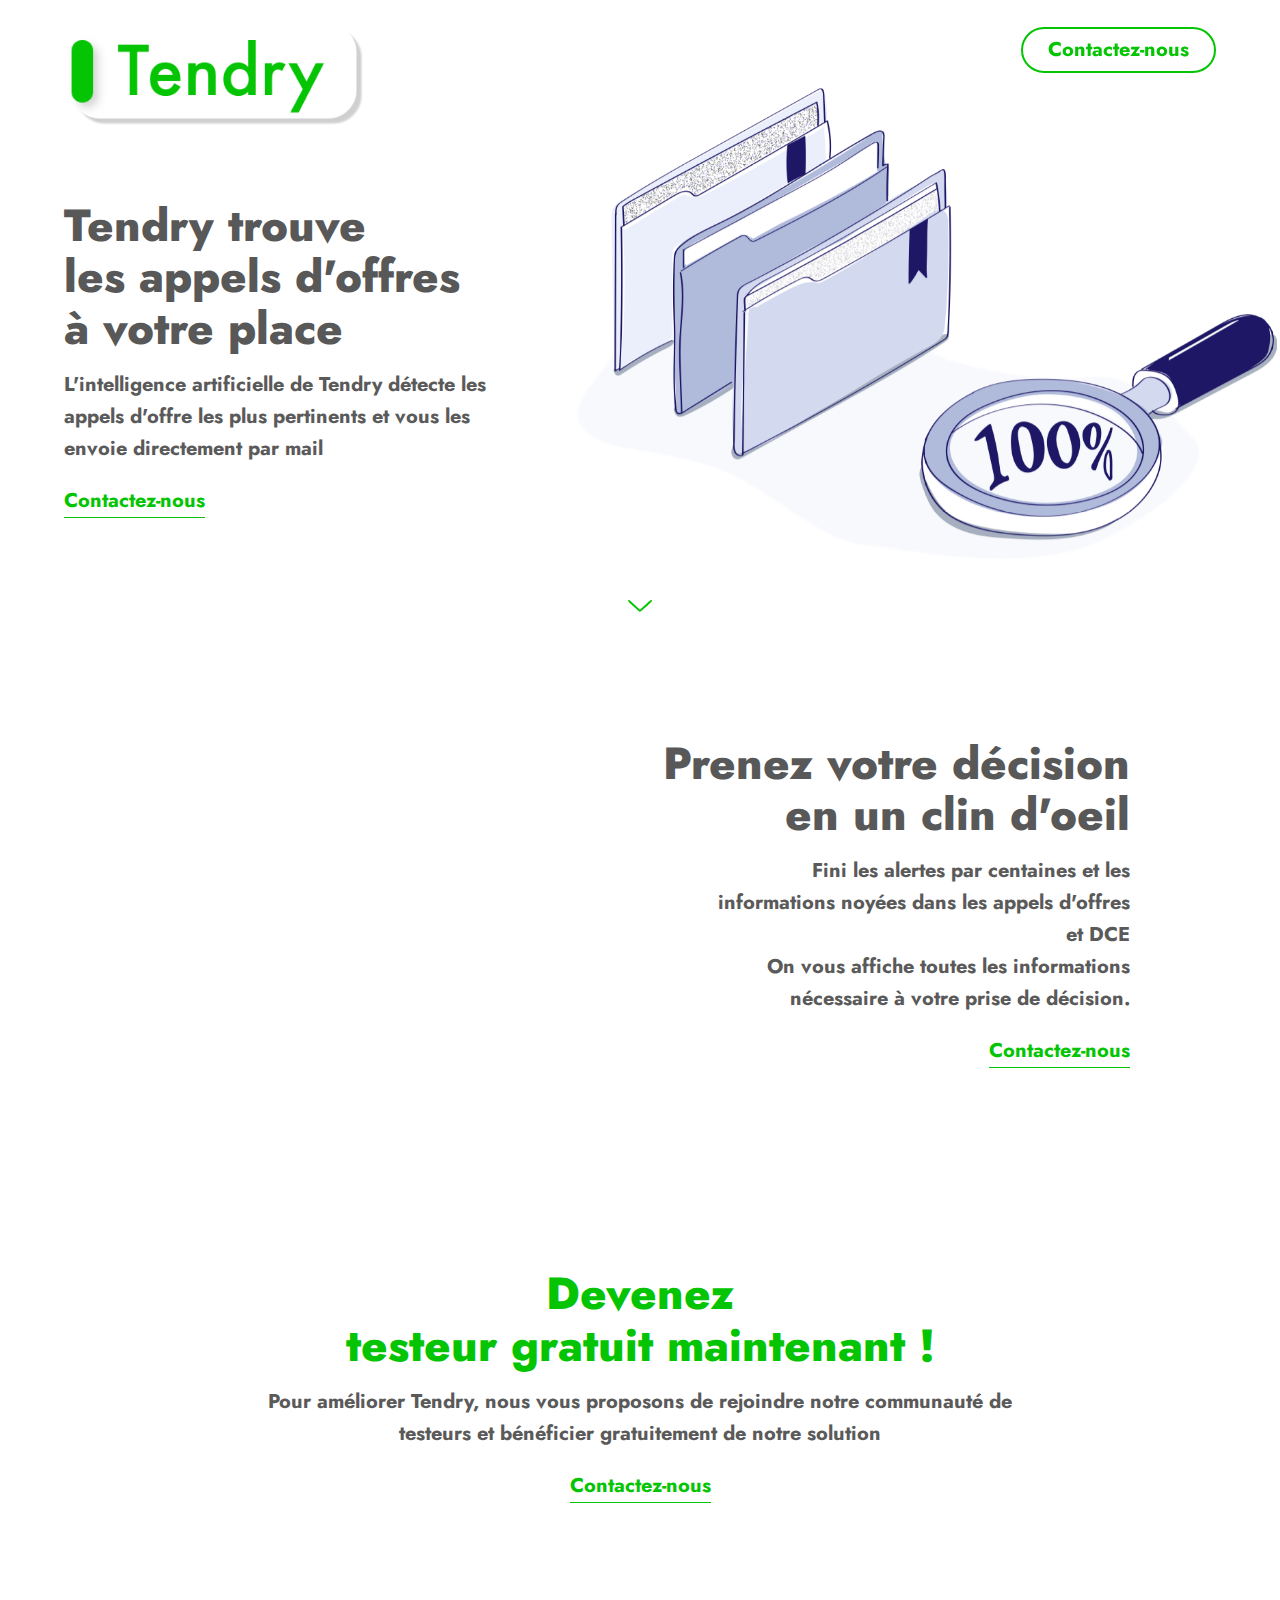
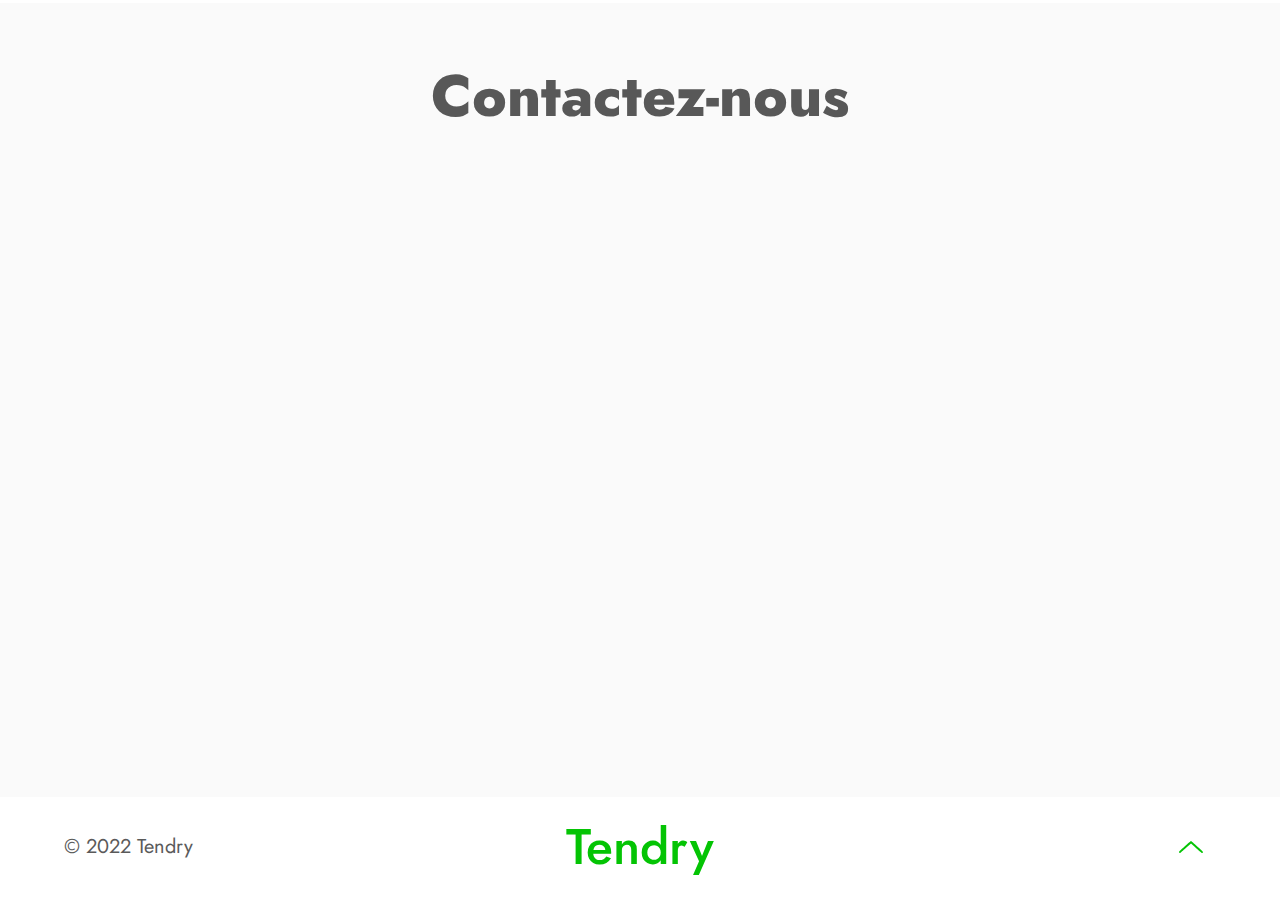
==== commit dc0c7a39: "Update index.html" ====
--- a/index.html
+++ b/index.html
@@ -71,6 +71,8 @@
 				</div>
 				<!-- Simple form setup: formspree.io -->
 					<form class="contact__form" action="https://formsubmit.co/team@tendry.co" method="POST">
+						<input type="hidden" name="_subject" value="Formulaire rempli !">
+						<input type="hidden" name="_captcha" value="false">
 						<input class="contact__form-el contact__form-el--name" type="text" name="name" placeholder="Nom" required>
 						<input class="contact__form-el contact__form-el--email" type="email" name="email" placeholder="Email" required>
 						<input class="contact__form-el contact__form-el--name" type="text" placeholder="Entreprise" required>
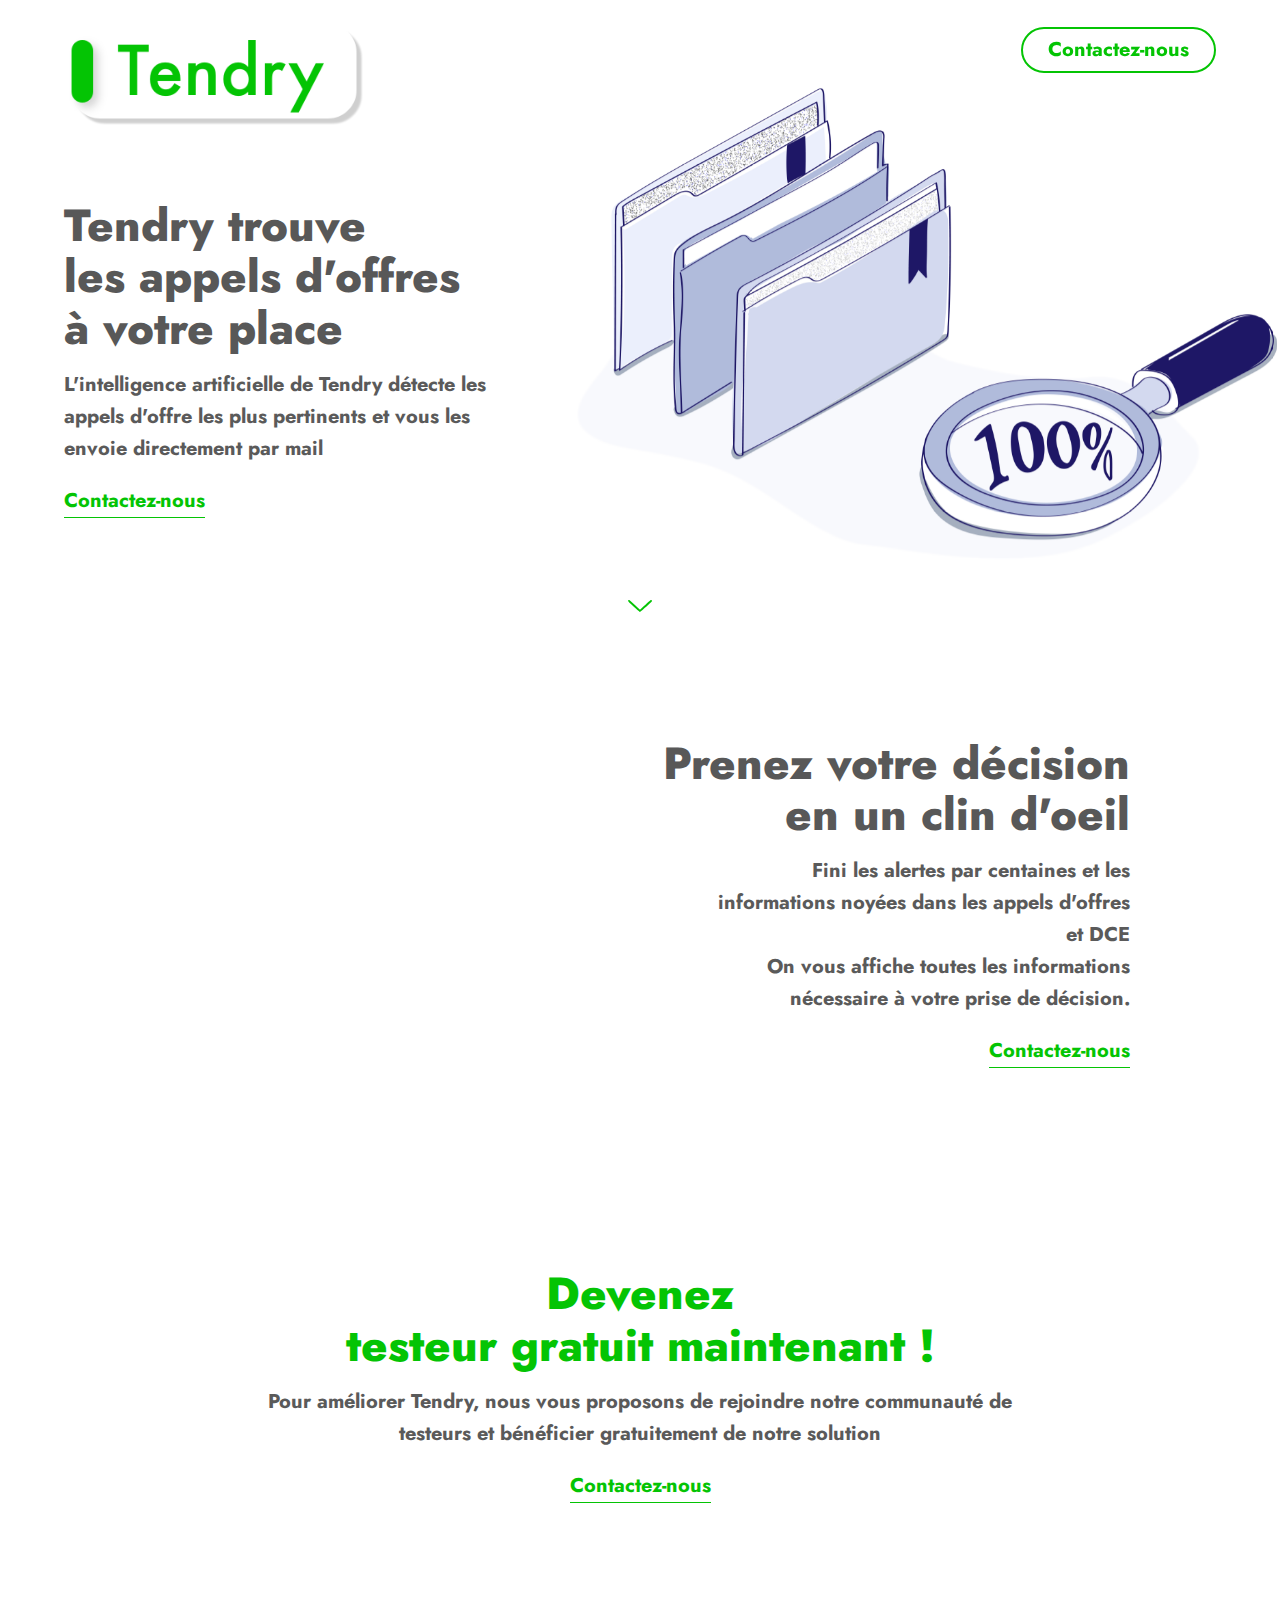
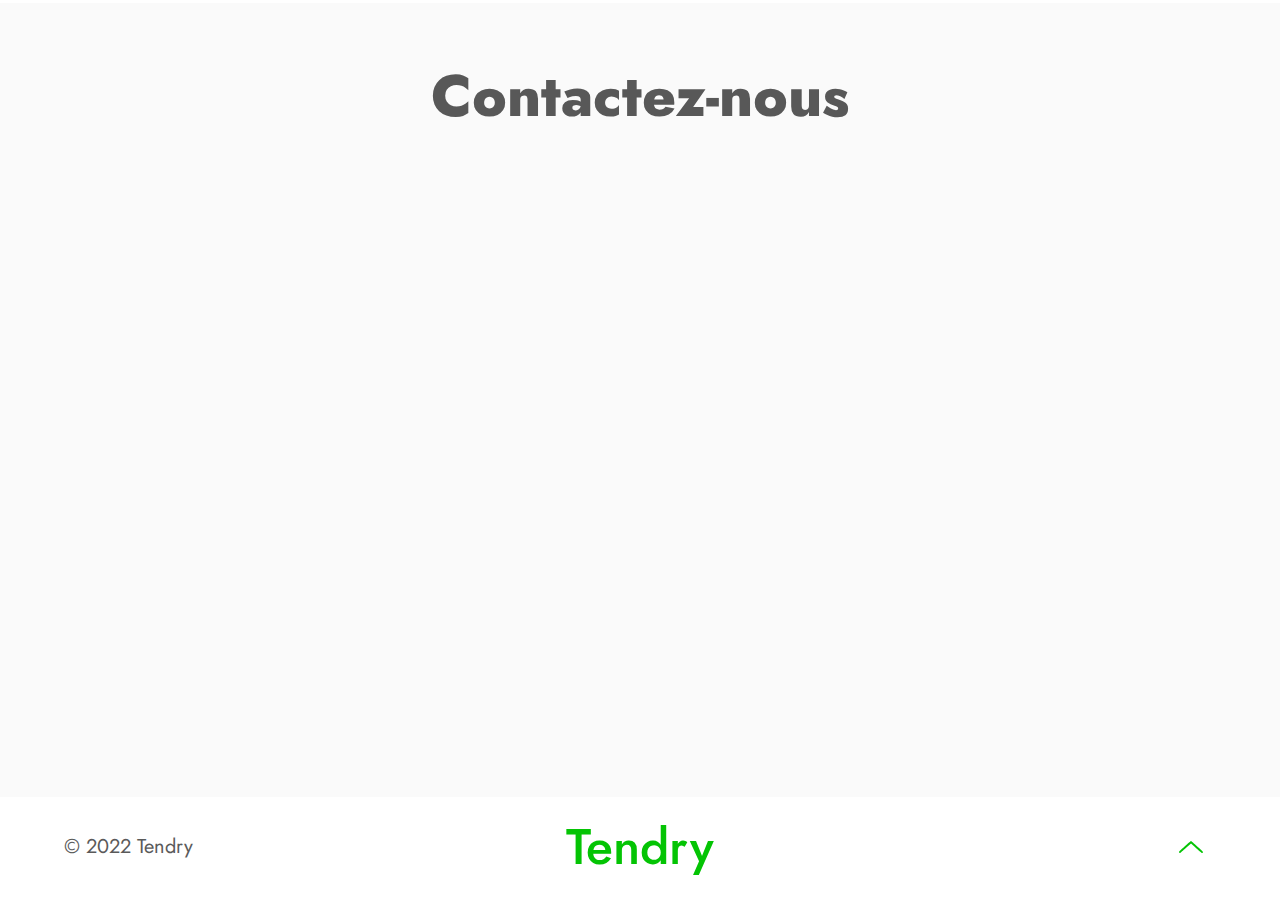
==== commit 3092d873: "Update index.html" ====
--- a/index.html
+++ b/index.html
@@ -76,7 +76,7 @@
 						<input class="contact__form-el contact__form-el--name" type="text" name="name" placeholder="Nom" required>
 						<input class="contact__form-el contact__form-el--email" type="email" name="email" placeholder="Email" required>
 						<input class="contact__form-el contact__form-el--name" type="text" placeholder="Entreprise" required>
-						<textarea class="contact__form-el contact__form-el--message" placeholder="Votre Message"></textarea>
+						<input class="contact__form-el contact__form-el--message" placeholder="Votre Message">
 						<input class="contact__form-el contact__form-el--submit" type="submit" value="Envoyer">
 				   </form>
 				
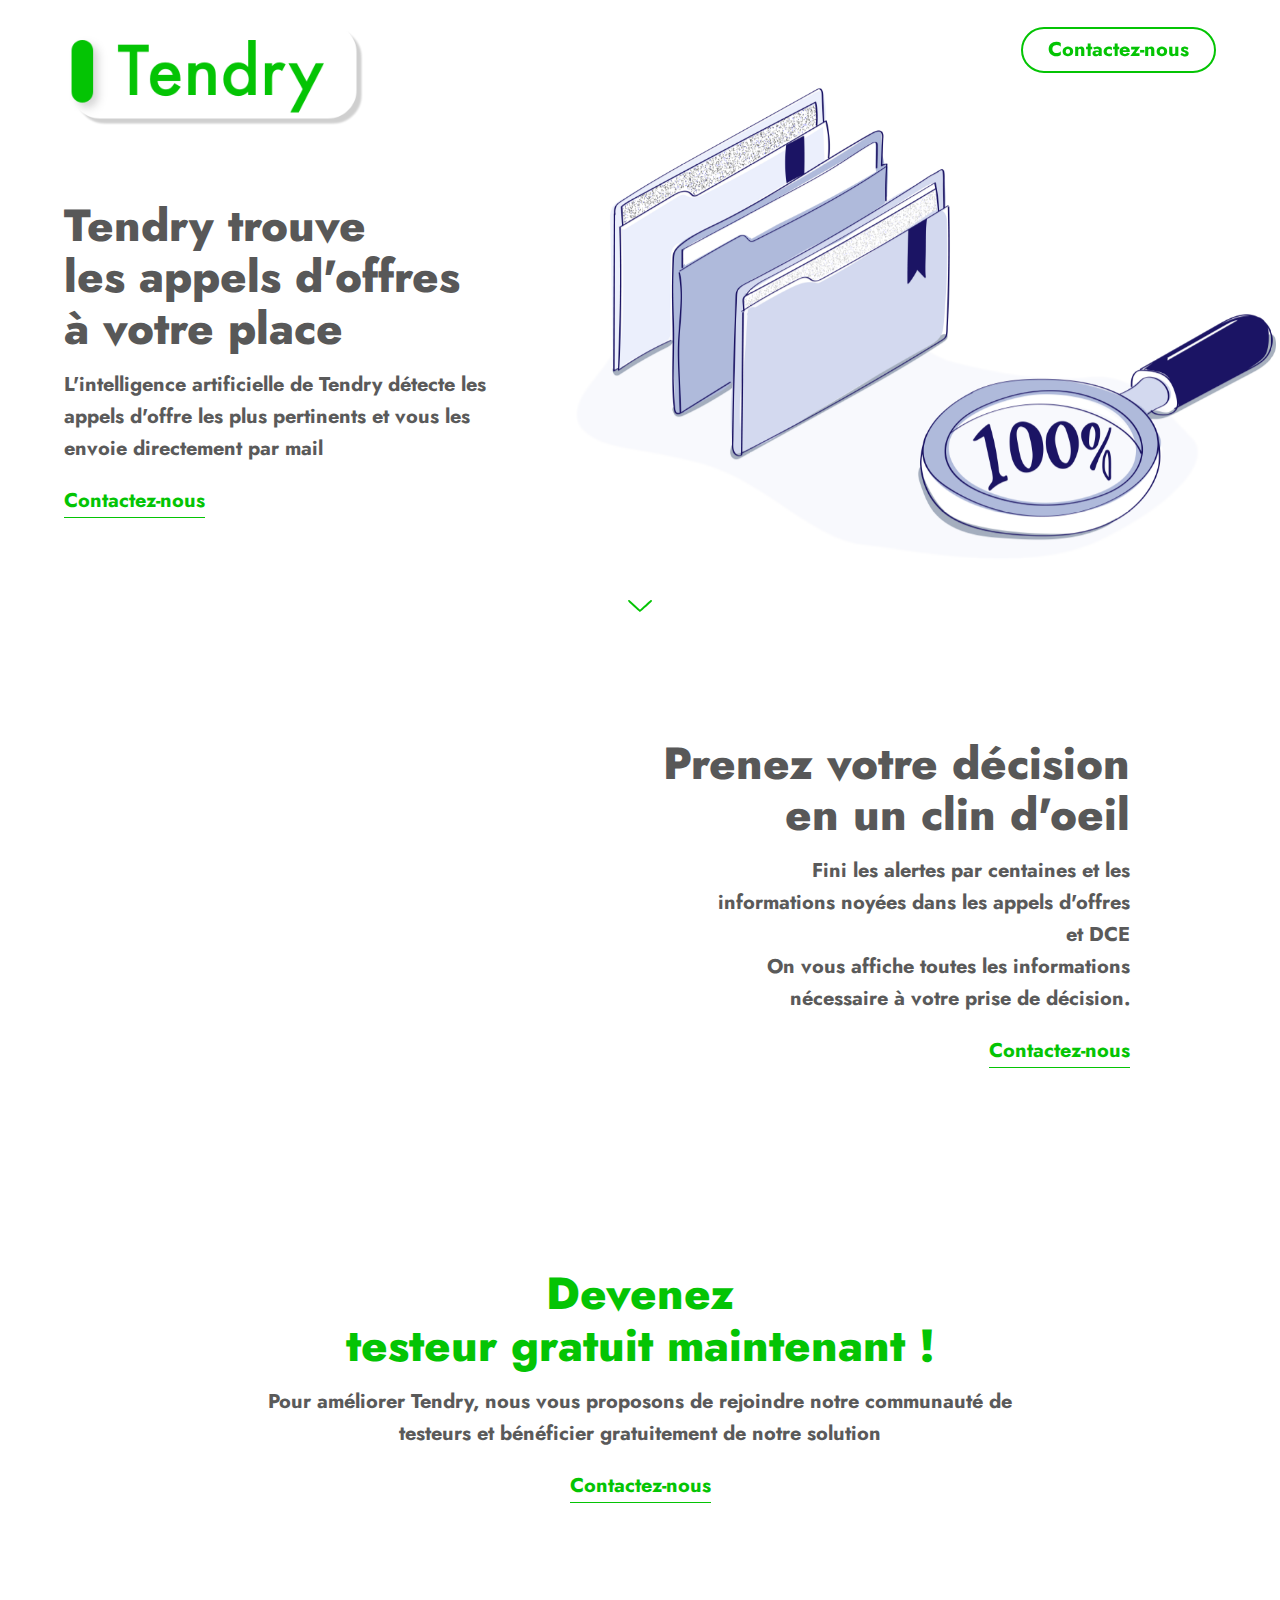
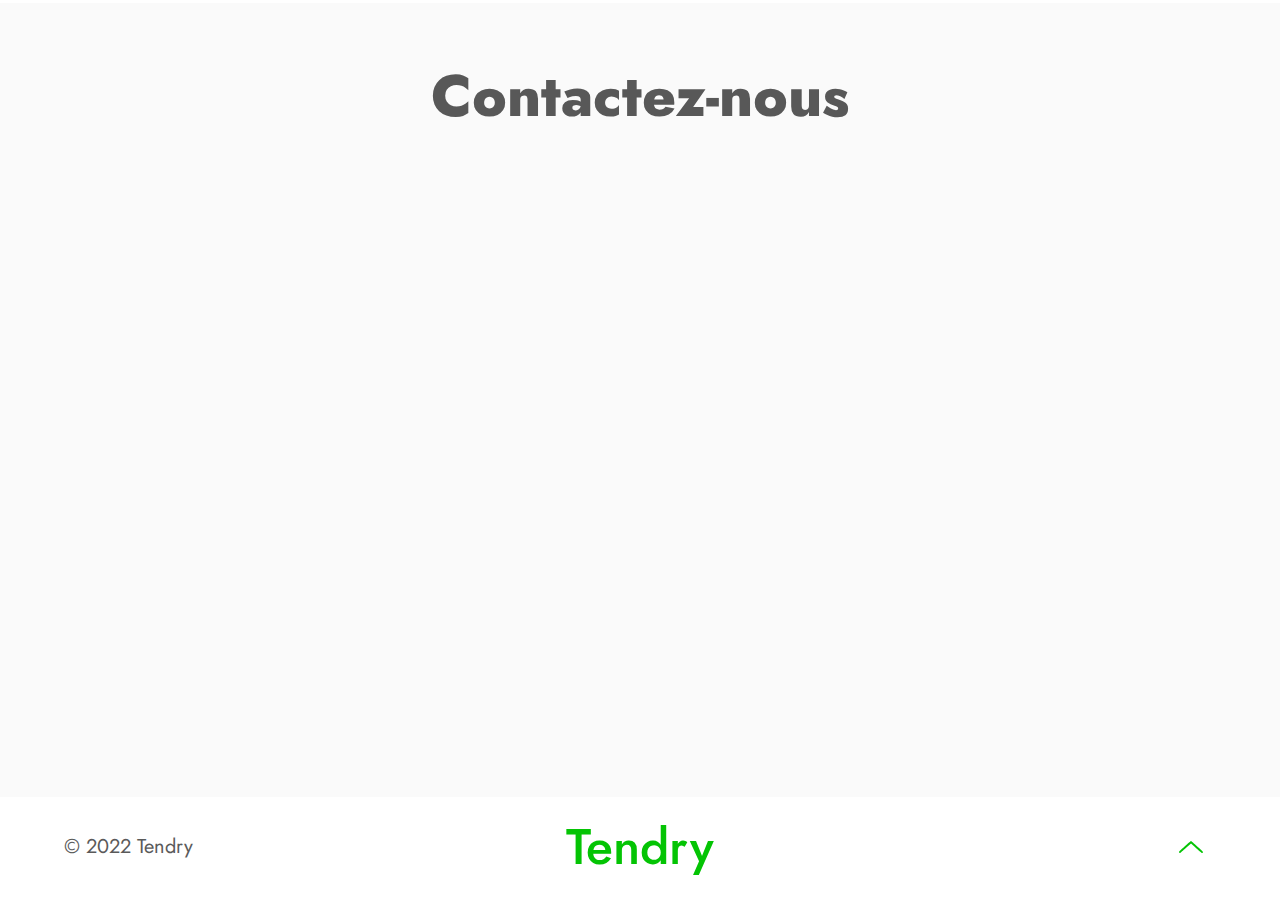
==== commit bb084aae: "Update index.html" ====
--- a/index.html
+++ b/index.html
@@ -70,13 +70,13 @@
 					<img src="assets/img/contact.png">
 				</div>
 				<!-- Simple form setup: formspree.io -->
-					<form class="contact__form" action="https://formsubmit.co/team@tendry.co" method="POST">
+					<form class="contact__form" action="https://formsubmit.co/team@tendry.co" enctype="multipart/form-data" method="POST">
 						<input type="hidden" name="_subject" value="Formulaire rempli !">
 						<input type="hidden" name="_captcha" value="false">
 						<input class="contact__form-el contact__form-el--name" type="text" name="name" placeholder="Nom" required>
 						<input class="contact__form-el contact__form-el--email" type="email" name="email" placeholder="Email" required>
 						<input class="contact__form-el contact__form-el--name" type="text" placeholder="Entreprise" required>
-						<input class="contact__form-el contact__form-el--message" placeholder="Votre Message">
+						<textarea class="contact__form-el contact__form-el--message" type="message" type="message" placeholder="Votre Message"></textarea>
 						<input class="contact__form-el contact__form-el--submit" type="submit" value="Envoyer">
 				   </form>
 				
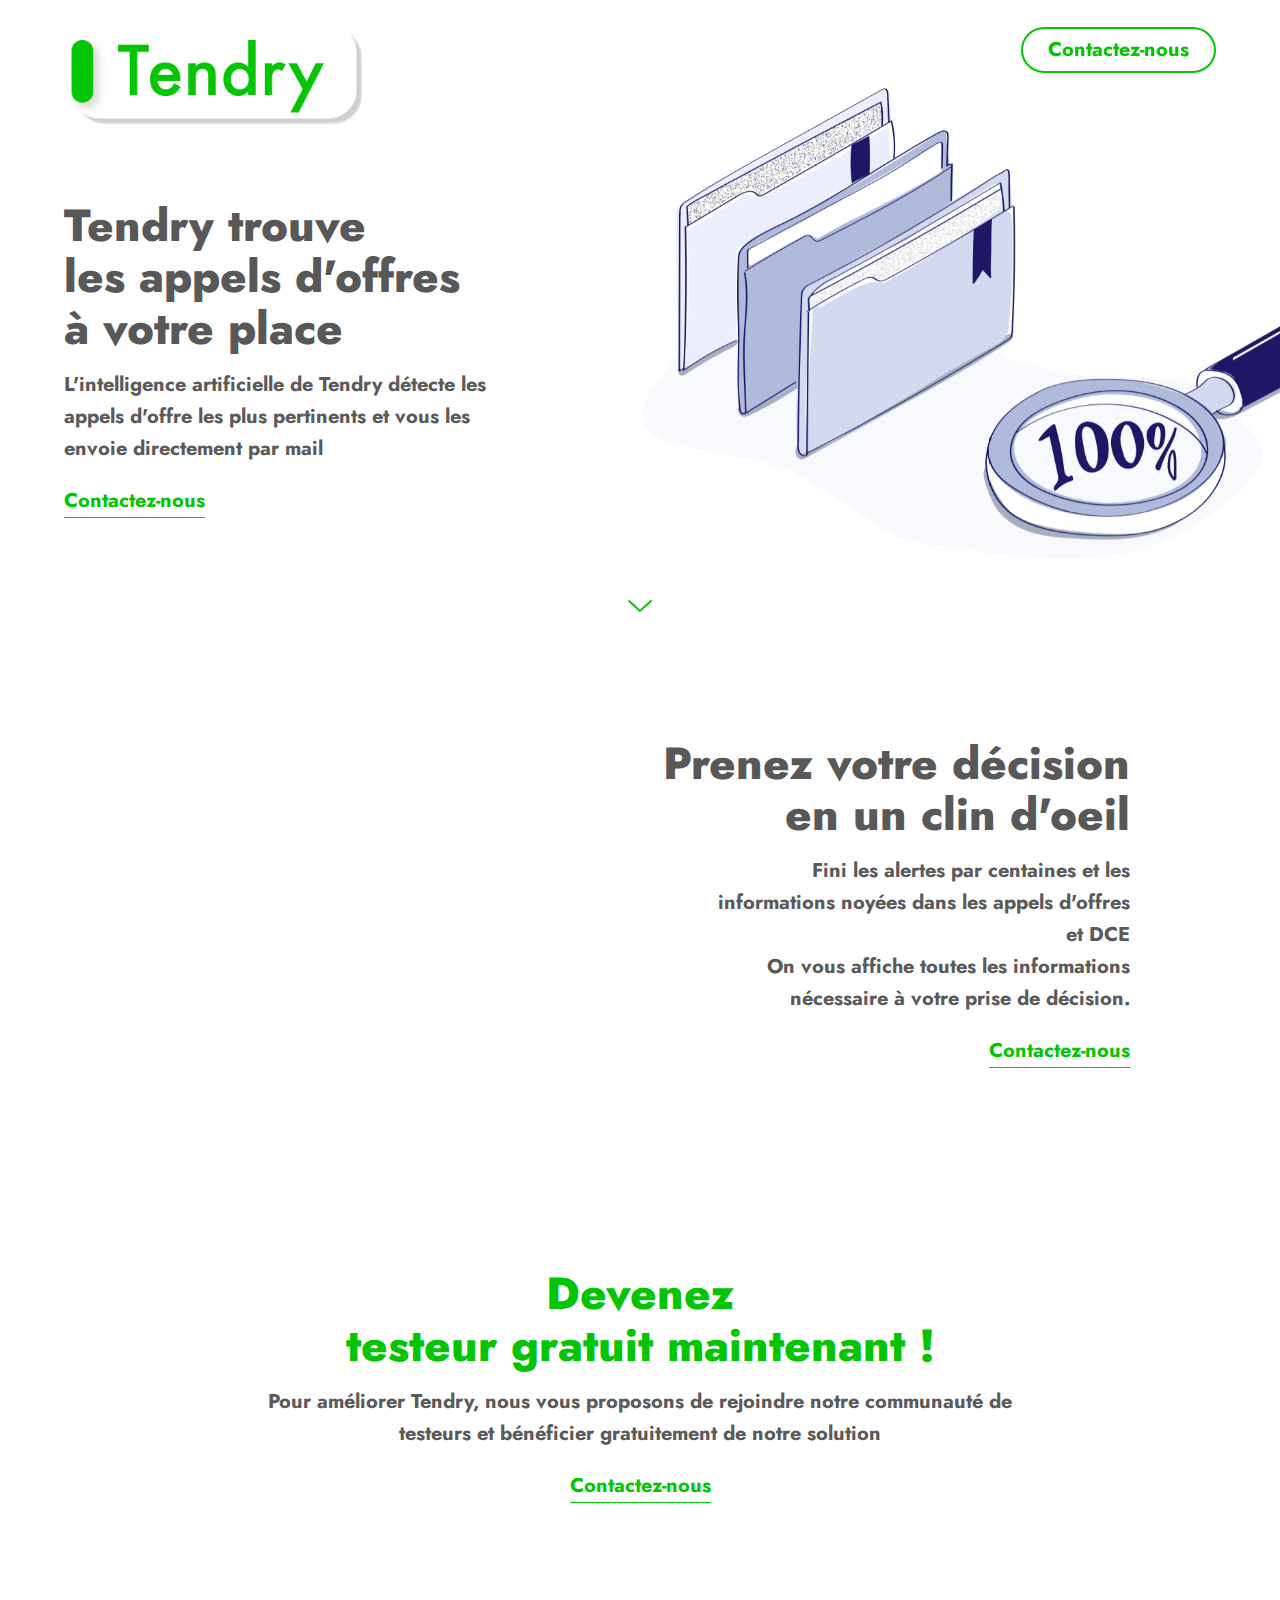
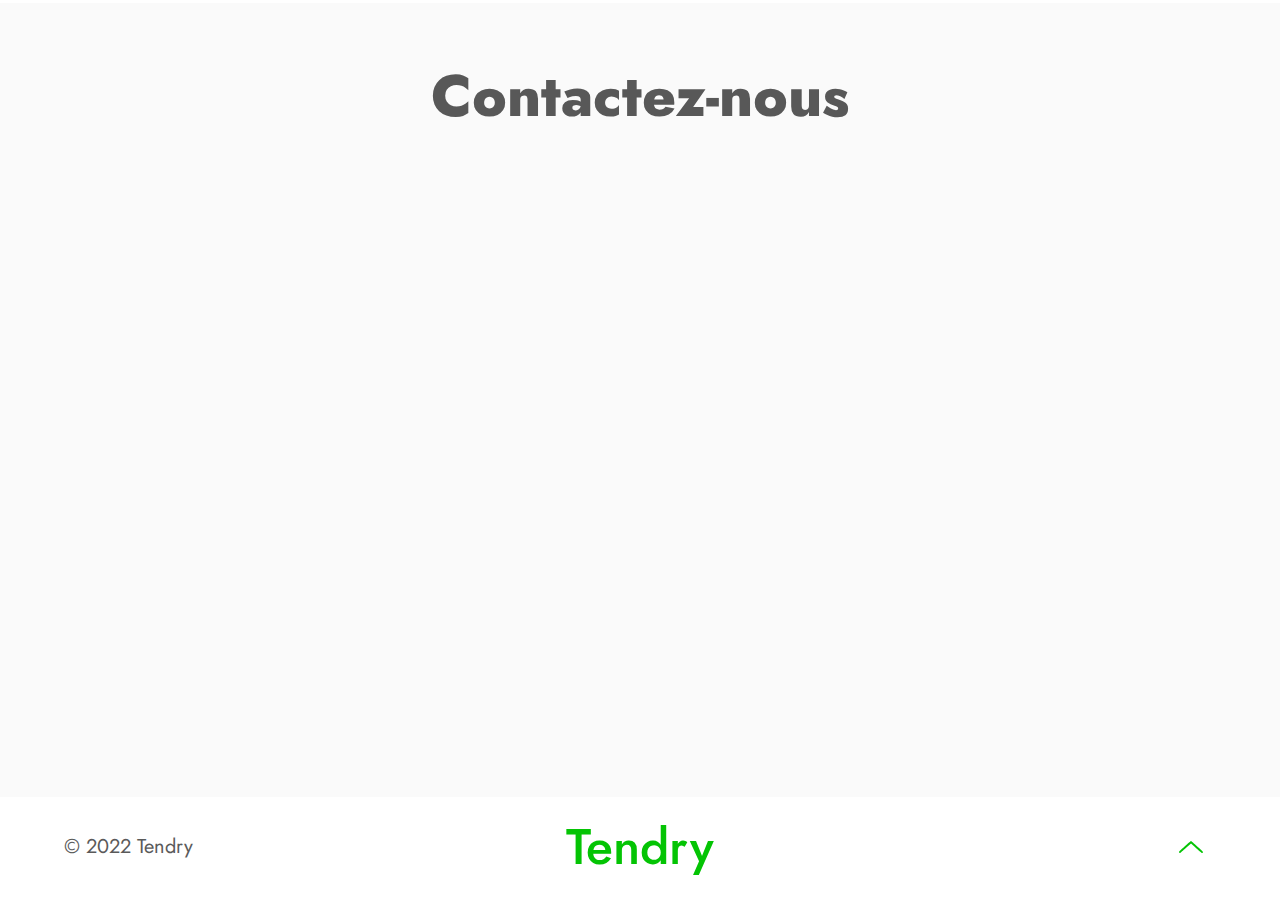
==== commit b36f78d0: "Update index.html" ====
--- a/index.html
+++ b/index.html
@@ -75,8 +75,8 @@
 						<input type="hidden" name="_captcha" value="false">
 						<input class="contact__form-el contact__form-el--name" type="text" name="name" placeholder="Nom" required>
 						<input class="contact__form-el contact__form-el--email" type="email" name="email" placeholder="Email" required>
-						<input class="contact__form-el contact__form-el--name" type="text" placeholder="Entreprise" required>
-						<textarea class="contact__form-el contact__form-el--message" type="message" type="message" placeholder="Votre Message"></textarea>
+						<input class="contact__form-el contact__form-el--name" type="entreprise" placeholder="Entreprise" required>
+						<textarea class="contact__form-el contact__form-el--message" type="message" name="message" placeholder="Votre Message" required></textarea>
 						<input class="contact__form-el contact__form-el--submit" type="submit" value="Envoyer">
 				   </form>
 				
--- a/assets/css/main.css
+++ b/assets/css/main.css
@@ -929,7 +929,7 @@
 .app-design__visual {
   position: absolute;
   top: -10px;
-  left: 45%;
+  left: 50%;
   width: 700px;
   height: 659px;
   margin: 0;
@@ -943,7 +943,9 @@
     font-size: 48px;
   }
   .app-design__visual {
-    width: 922px;
+    top: 80px;
+    left: 509px;
+    width: 450px;
     height: 586px;
   }
 }
@@ -968,17 +970,17 @@
   .app-design__visual {
     top: auto;
     left: 50%;
-    bottom: -175px;
+    bottom: -89px;
     -webkit-transform: translateX(-50%);
     transform: translateX(-50%);
-    width: 679px;
+    width: 230px;
     height: 439px;
   }
 }
 @media (max-width: 480px) {
   .app-design__visual {
-    bottom: -100px;
-    width: 576px;
+    bottom: -109px;
+    width: 109px;
     height: 366px;
   }
 }
@@ -1018,8 +1020,8 @@
     font-size: 48px;
   }
   .web-design__visual {
-    right: 45%;
-    width: 741px;
+    right: 60%;
+    width: 450px;
     height: 520px;
   }
 }
@@ -1035,7 +1037,7 @@
     justify-content: center;
   }
   .web-design__content {
-    text-align: center;
+    text-align: -webkit-center;
   }
   .web-design__content h2 {
     font-size: 32px;
@@ -1050,7 +1052,7 @@
     bottom: 0;
     -webkit-transform: translateX(-50%);
     transform: translateX(-50%);
-    width: 523px;
+    width: 280px;
     height: 376px;
   }
 }
@@ -1059,7 +1061,8 @@
     height: 425px;
   }
   .web-design__visual {
-    width: 392px;
+    bottom: -102px;
+    width: 124px;
     height: 275px;
   }
 }
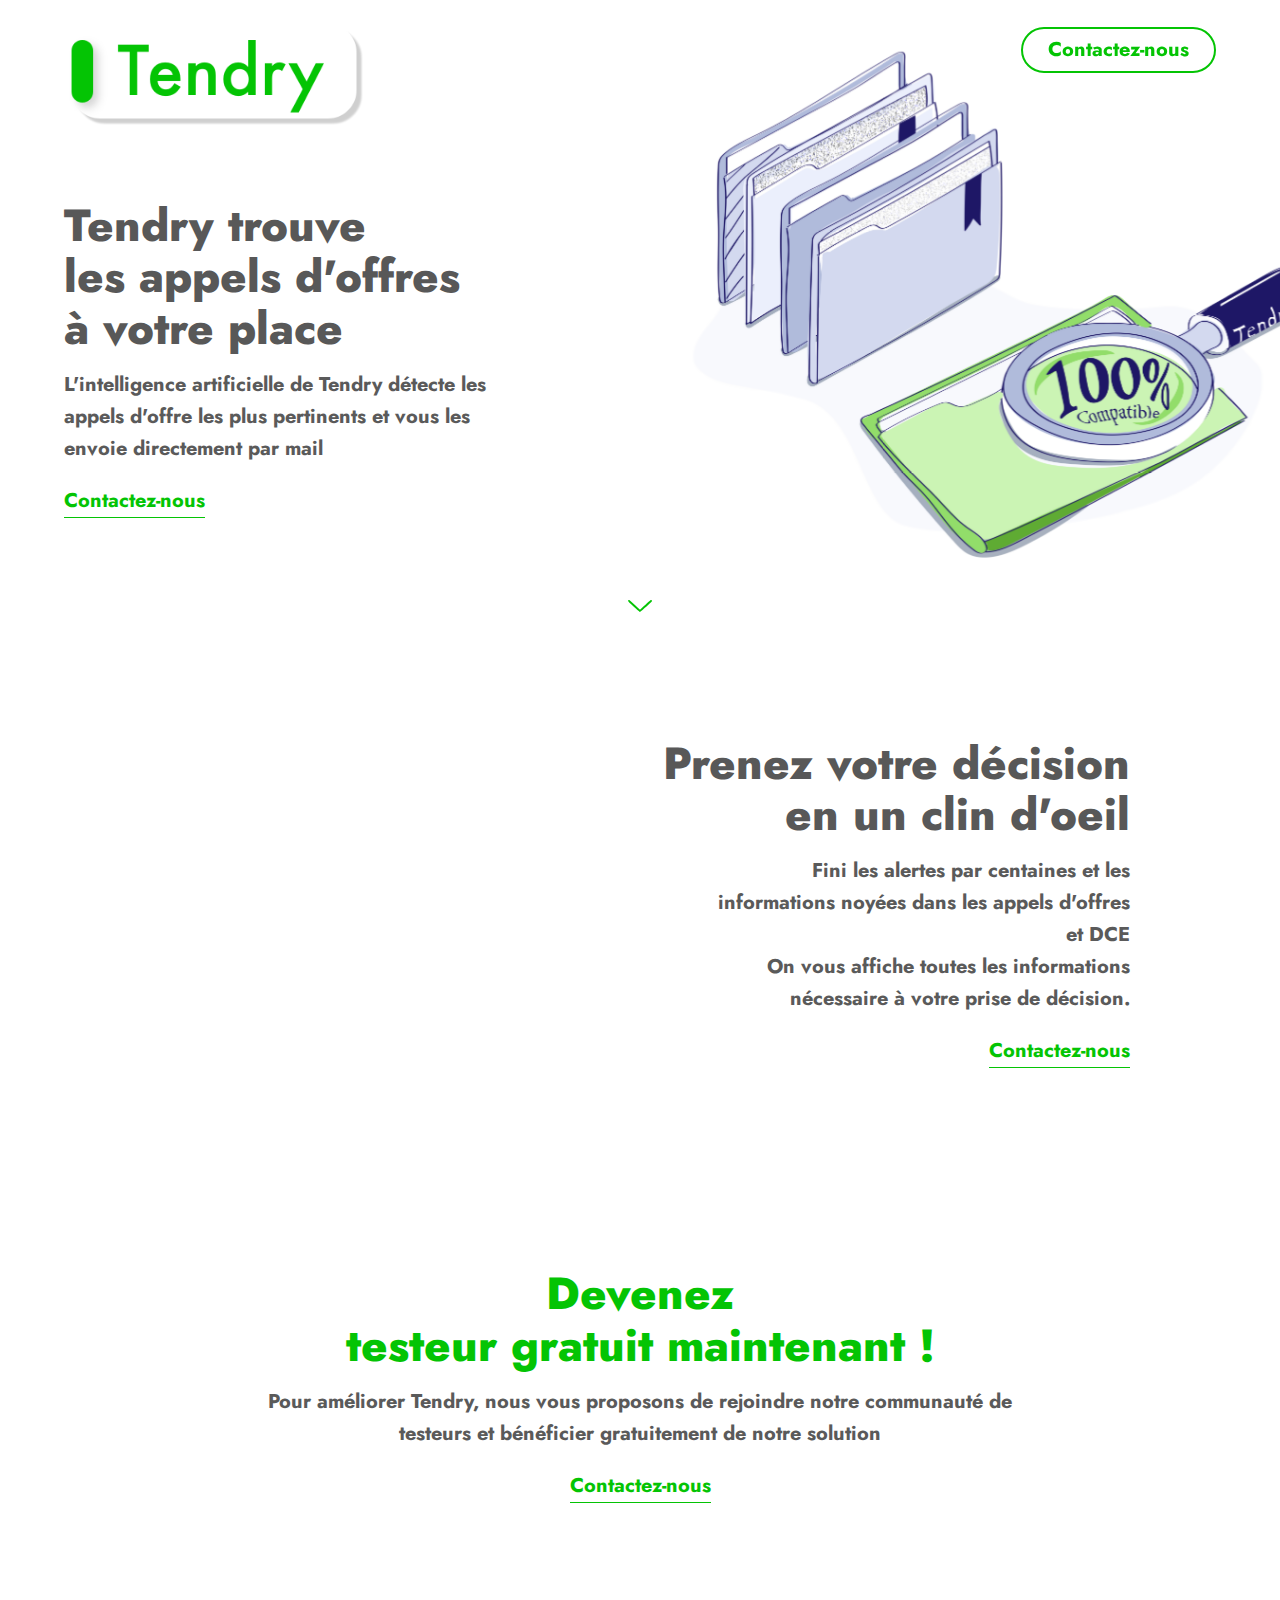
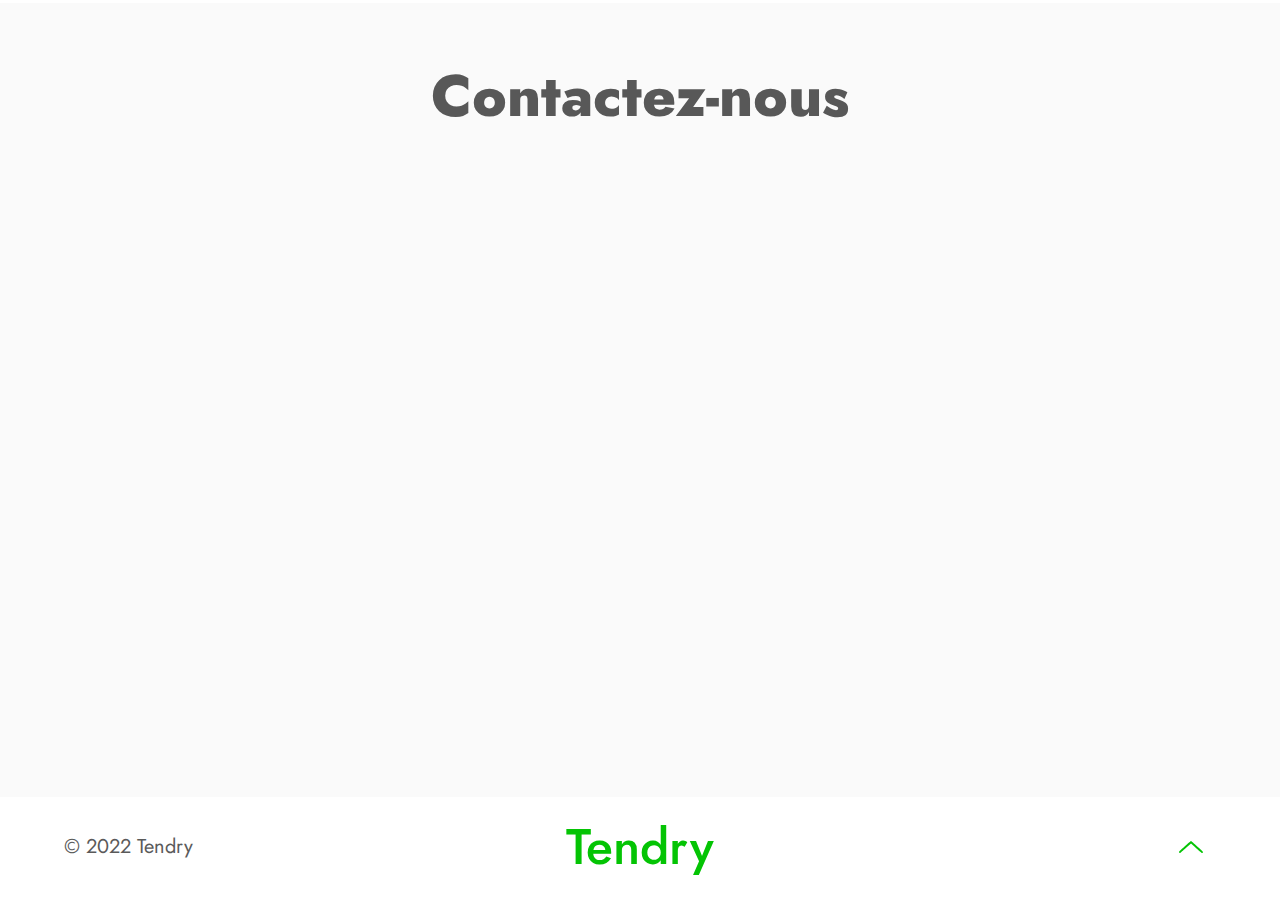
==== commit 779967ae: "Update index.html" ====
--- a/index.html
+++ b/index.html
@@ -7,6 +7,15 @@
   <meta http-equiv="X-UA-Compatible" content="IE=edge">
   <link rel="stylesheet" href="assets/css/main.css">
   <link rel="icon" type="img/png" href="assets\img\icon.png">
+	<!-- Global site tag (gtag.js) - Google Analytics -->
+<script async src="https://www.googletagmanager.com/gtag/js?id=G-0XBTF6CFCR"></script>
+<script>
+  window.dataLayer = window.dataLayer || [];
+  function gtag(){dataLayer.push(arguments);}
+  gtag('js', new Date());
+
+  gtag('config', 'G-0XBTF6CFCR');
+</script>
 </head>
 <body>
 
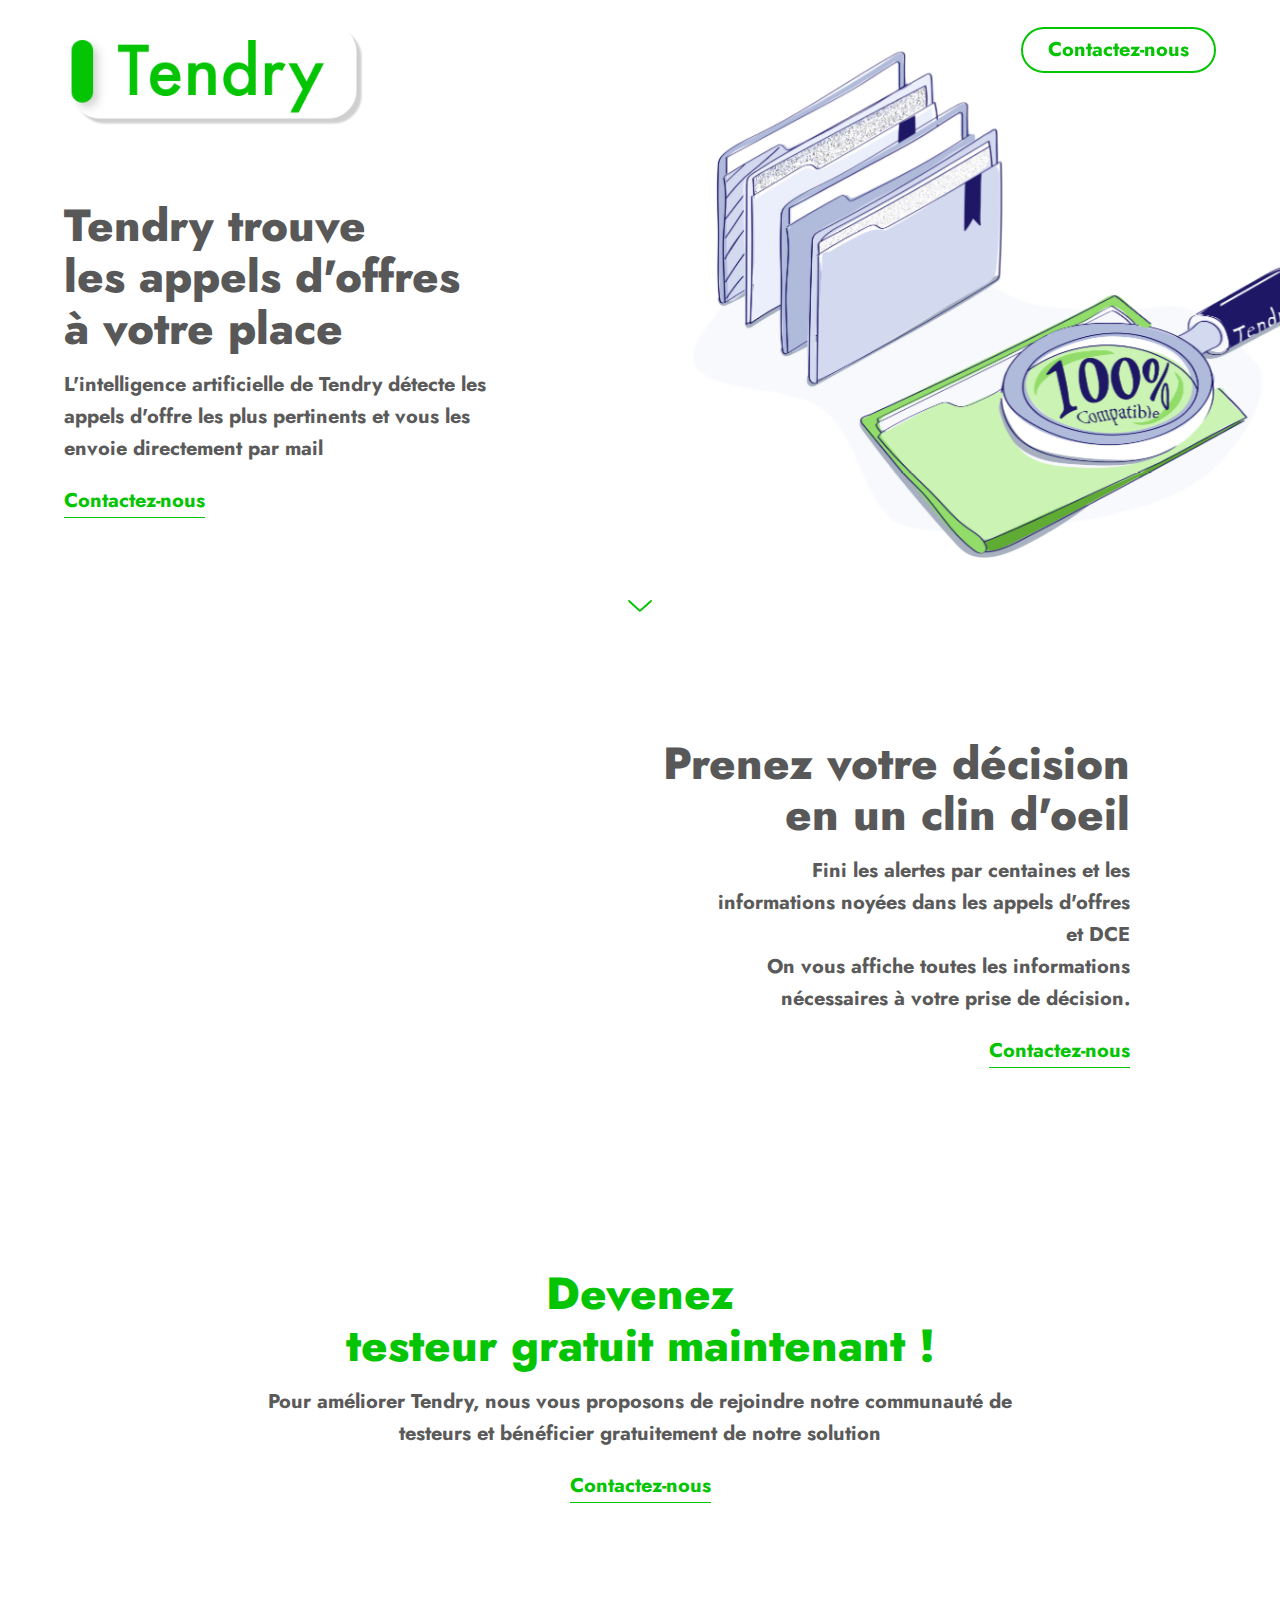
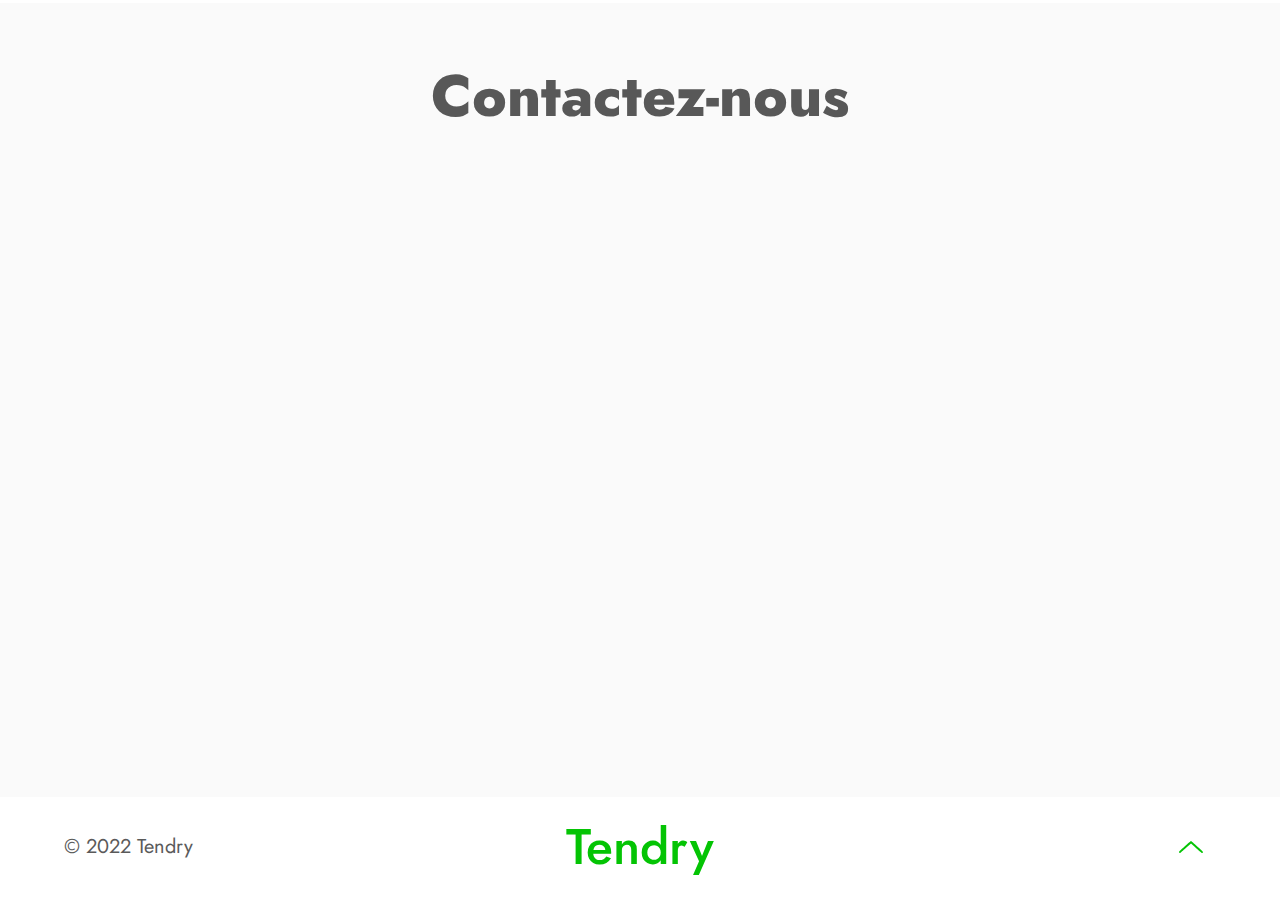
==== commit 8f3d896a: "Update index.html" ====
--- a/index.html
+++ b/index.html
@@ -53,7 +53,7 @@
 			<div class="web-design__wrapper wrapper--small">
 				<div class="web-design__content blurb" align="right">
 					<h2 class="blurb__heading">Prenez votre décision<br> en un clin d'oeil</h2>
-					<p class="blurb__copy blurb__copy--tight">Fini les alertes par centaines et les informations noyées dans les appels d'offres et DCE <br> On vous affiche toutes les informations nécessaire à votre prise de décision.</p>
+					<p class="blurb__copy blurb__copy--tight">Fini les alertes par centaines et les informations noyées dans les appels d'offres et DCE <br> On vous affiche toutes les informations nécessaires à votre prise de décision.</p>
 					<a class="transform-link" href="#contact">Contactez-nous</a>
 				</div>
 			</div>
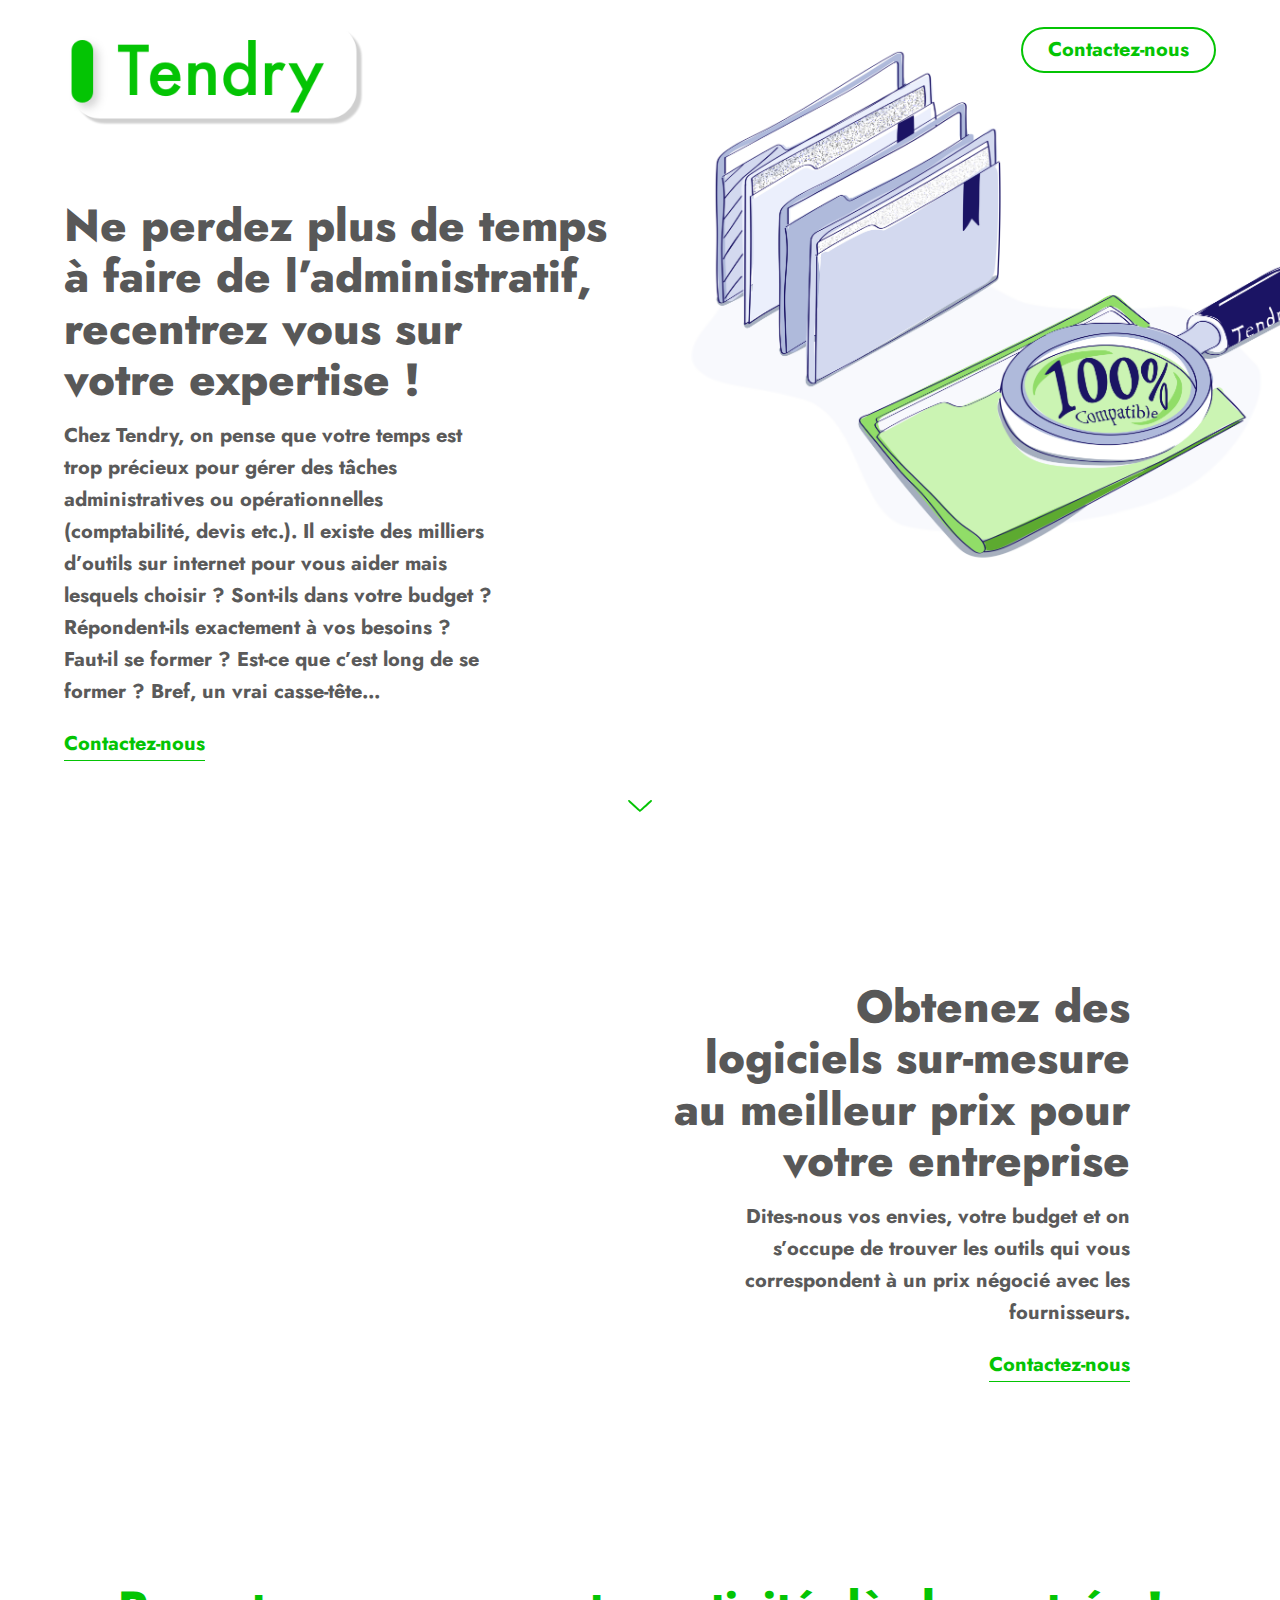
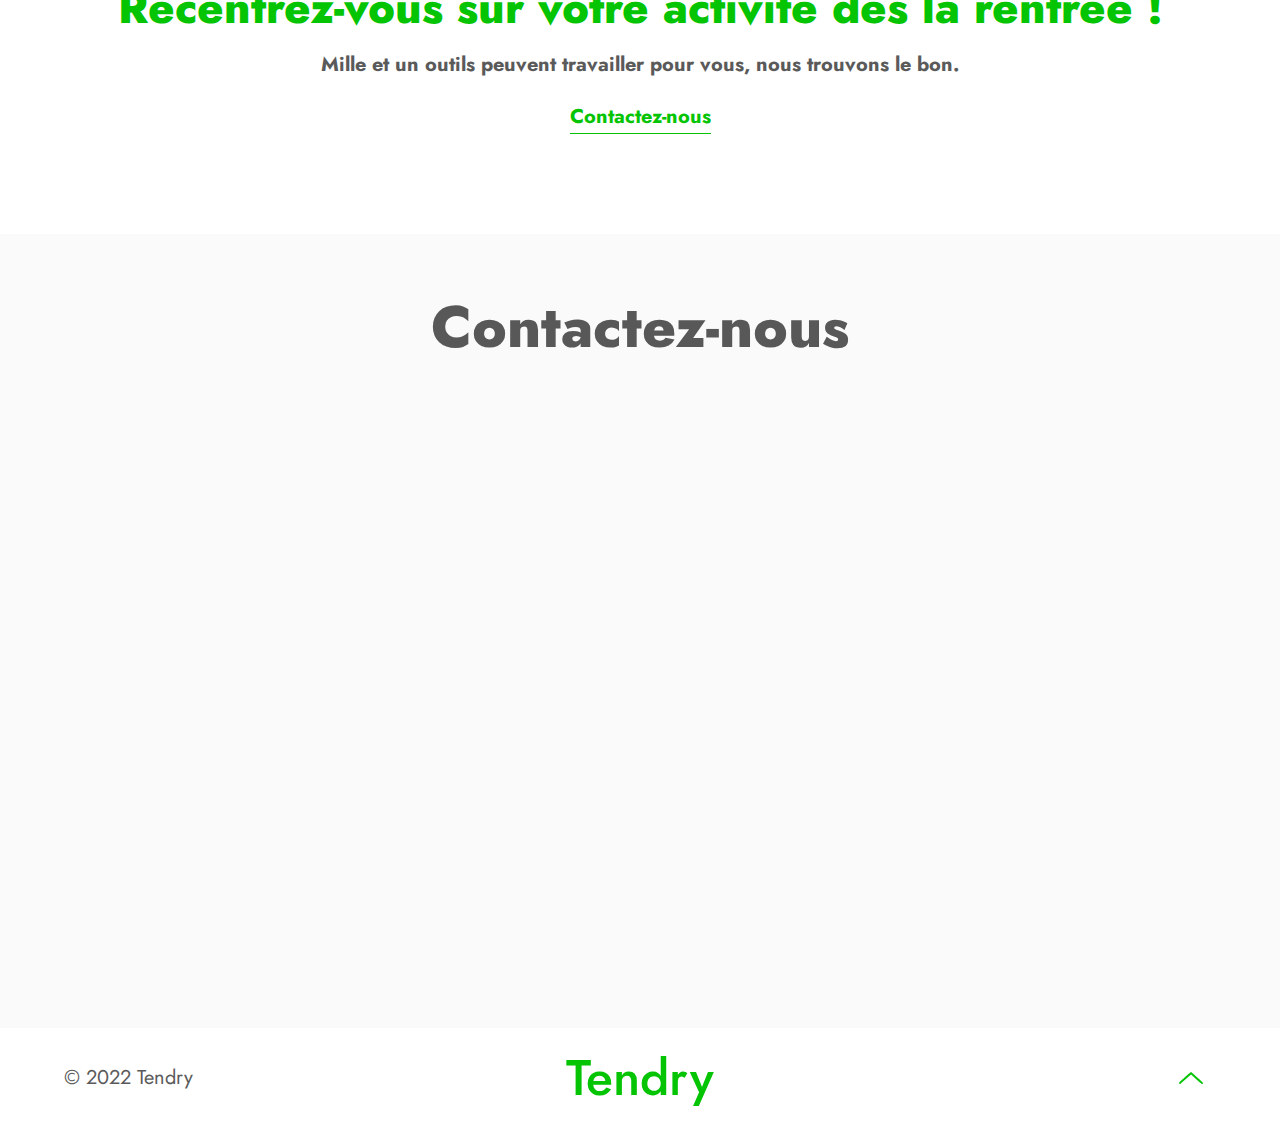
==== commit 6d77e905: "Update index.html" ====
--- a/index.html
+++ b/index.html
@@ -39,11 +39,11 @@
 		<section class="app-design">
 			<div class="app-design__wrapper wrapper--large">
 				<div class="app-design__content blurb">
-					<h2 class="blurb__heading">Tendry trouve <br> les appels d'offres  <br> à votre place</h2>
-					<p class="blurb__copy blurb__copy--tight">L'intelligence artificielle de Tendry détecte les appels d'offre les plus pertinents et vous les envoie directement par mail</p>
+					<h2 class="blurb__heading">Ne perdez plus de temps <br> à faire de l’administratif, <br> recentrez vous sur <br>  votre expertise !</h2>
+					<p class="blurb__copy blurb__copy--tight"> Chez Tendry, on pense que votre temps est trop précieux pour gérer des tâches administratives ou opérationnelles (comptabilité, devis etc.). Il existe des milliers d’outils sur internet pour vous aider mais lesquels choisir ? Sont-ils dans votre budget ? Répondent-ils exactement à vos besoins ? Faut-il se former ? Est-ce que c’est long de se former ? Bref, un vrai casse-tête… </p>
 					<a class="transform-link" href="#contact">Contactez-nous</a>
 				</div>
-				<svg class="introduction__arrow" xmlns="http://www.w3.org/2000/svg" style="top: 400px;" xmlns:xlink="http://www.w3.org/1999/xlink" version="1.1" id="Layer_1" x="0" y="0" viewBox="0 0 130 65" xml:space="preserve" enable-background="new 0 0 130 65"><g transform="translate(0.000000,65.000000) scale(0.100000,-0.100000)"><path d="M22.2 634c-50-35-40-47 293-349 174-157 323-285 333-285 24 0 635 552 647 585 8 23 6 30-14 46 -13 10-31 19-40 19s-57-37-107-83c-50-45-179-162-287-260l-197-179 -147 134c-319 289-433 388-446 388C50.2 650 34.2 643 22.2 634z"/></g></svg>
+				<svg class="introduction__arrow" xmlns="http://www.w3.org/2000/svg" style="top: 600px;" xmlns:xlink="http://www.w3.org/1999/xlink" version="1.1" id="Layer_1" x="0" y="0" viewBox="0 0 130 65" xml:space="preserve" enable-background="new 0 0 130 65"><g transform="translate(0.000000,65.000000) scale(0.100000,-0.100000)"><path d="M22.2 634c-50-35-40-47 293-349 174-157 323-285 333-285 24 0 635 552 647 585 8 23 6 30-14 46 -13 10-31 19-40 19s-57-37-107-83c-50-45-179-162-287-260l-197-179 -147 134c-319 289-433 388-446 388C50.2 650 34.2 643 22.2 634z"/></g></svg>
 			</div>
 			<figure class="app-design__visual"></figure>
 		</section>
@@ -52,8 +52,8 @@
 		<section class="web-design">
 			<div class="web-design__wrapper wrapper--small">
 				<div class="web-design__content blurb" align="right">
-					<h2 class="blurb__heading">Prenez votre décision<br> en un clin d'oeil</h2>
-					<p class="blurb__copy blurb__copy--tight">Fini les alertes par centaines et les informations noyées dans les appels d'offres et DCE <br> On vous affiche toutes les informations nécessaires à votre prise de décision.</p>
+					<h2 class="blurb__heading">Obtenez des <br> logiciels sur-mesure <br> au meilleur prix pour <br> votre entreprise</h2>
+					<p class="blurb__copy blurb__copy--tight">Dites-nous vos envies, votre budget et on s’occupe de trouver les outils qui vous correspondent à un prix négocié avec les fournisseurs.</p>
 					<a class="transform-link" href="#contact">Contactez-nous</a>
 				</div>
 			</div>
@@ -64,8 +64,8 @@
   		<section class="app-design" style="padding-top: 150px;padding-bottom: 100px;"> 
 			<div class="app-design__wrapper wrapper--large">
 				<div class="app-design__content blurb" align="center">
-					<h2 class="blurb__heading" style="color: #04C404">Devenez<br> testeur gratuit maintenant !</h2>
-					<p class="blurb__copy blurb__copy--tight" style="max-width: 800px;">Pour améliorer Tendry, nous vous proposons de rejoindre notre communauté de testeurs et bénéficier gratuitement de notre solution</p>
+					<h2 class="blurb__heading" style="color: #04C404">Recentrez-vous sur votre activité dès la rentrée !</h2>
+					<p class="blurb__copy blurb__copy--tight" style="max-width: 800px;">Mille et un outils peuvent travailler pour vous, nous trouvons le bon.</p>
 					<a class="transform-link" href="#contact">Contactez-nous</a>
 				</div>
 			</div>
